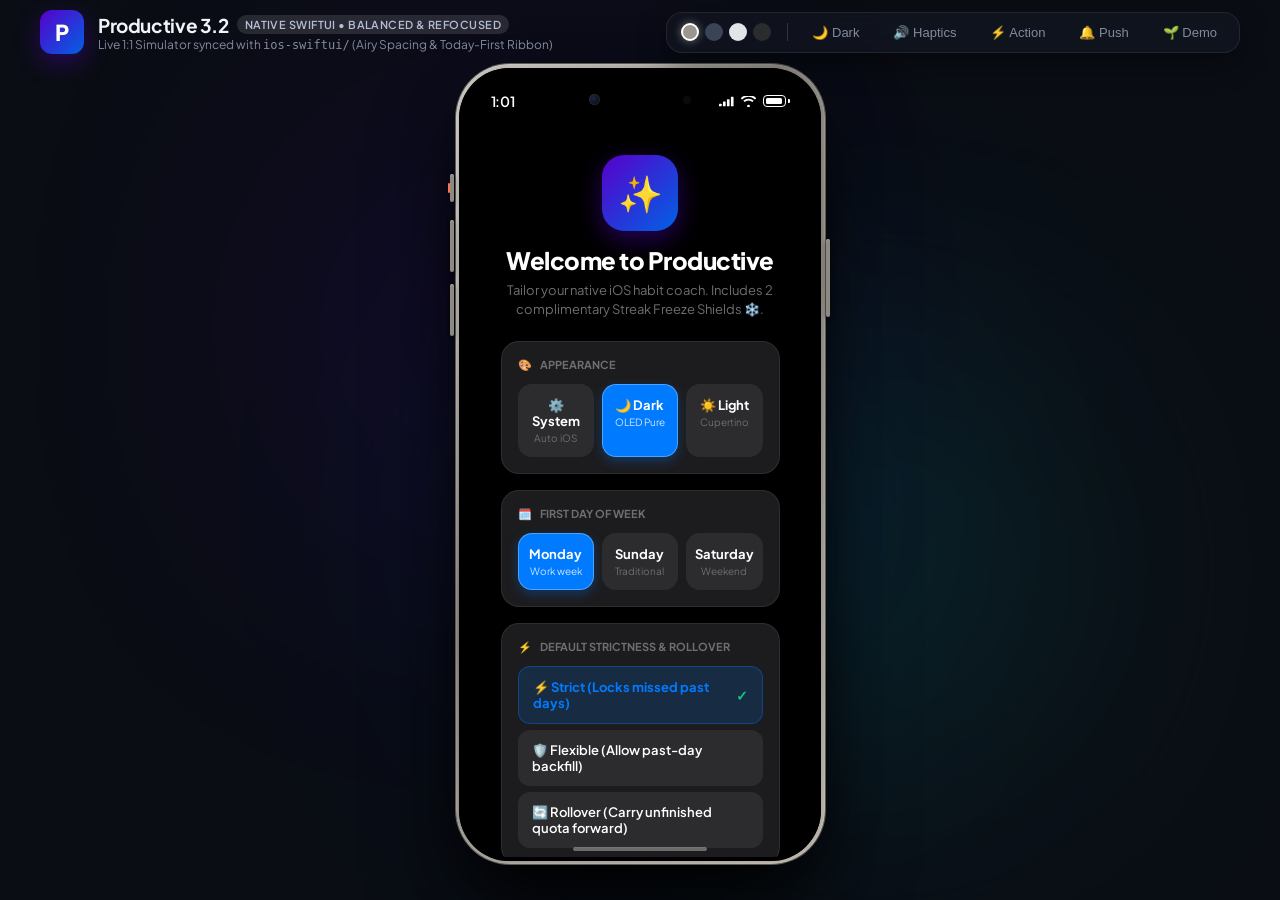
==== index.html @ 8e233068 "fix(activitykit): restrict Dynamic Island Live Activities exclusively to active Focus Timers and ens" ====
<!DOCTYPE html>
<html lang="en" data-app-theme="dark" data-finish="natural">
<head>
  <meta charset="UTF-8">
  <meta name="viewport" content="width=device-width, initial-scale=1.0, maximum-scale=1.0, user-scalable=no, viewport-fit=cover">
  <title>Productive 3.0 — Native SwiftUI Simulator (iPhone 15 Pro)</title>
  <meta name="description" content="Live iOS 17/18 Native SwiftUI Simulator for Productive Habit Tracker: Cupertino InsetGrouped Lists, Swipe & Context Menus, Swift Charts, Focus Timer, Routines, Quit/Limit Modes, Rollover & Challenges.">

  <meta name="apple-mobile-web-app-capable" content="yes">
  <meta name="apple-mobile-web-app-status-bar-style" content="black-translucent">
  <meta name="apple-mobile-web-app-title" content="Productive">
  <link rel="apple-touch-icon" href="apple-touch-icon.png">
  <link rel="icon" type="image/png" href="icon.png">
  <link rel="manifest" href="manifest.json">

  <link rel="preconnect" href="https://fonts.googleapis.com">
  <link rel="preconnect" href="https://fonts.gstatic.com" crossorigin>
  <link rel="stylesheet" href="styles.css?v=3.2.0">
</head>
<body>

  <div class="studio-wrapper">

    <div class="ambient-glow glow-purple"></div>
    <div class="ambient-glow glow-blue"></div>
    <div class="ambient-glow glow-emerald"></div>

    <!-- STUDIO DEV HEADER & SIMULATOR CONTROLS -->
    <header class="studio-header">
      <div class="brand-badge">
        <div class="brand-logo-icon">P</div>
        <div class="brand-info">
          <h1>Productive 3.2 <span class="badge-pill">Native SwiftUI • Balanced & Refocused</span></h1>
          <p>Live 1:1 Simulator synced with <code>ios-swiftui/</code> (Airy Spacing & Today-First Ribbon)</p>
        </div>
      </div>

      <div class="studio-toolbar" role="toolbar" aria-label="SwiftUI Simulator Controls">
        <div class="finish-dots" title="iPhone 15 Pro Titanium Finish">
          <div class="finish-dot dot-natural active" data-finish="natural" onclick="setDeviceFinish('natural')" title="Natural Titanium"></div>
          <div class="finish-dot dot-blue" data-finish="blue" onclick="setDeviceFinish('blue')" title="Blue Titanium"></div>
          <div class="finish-dot dot-white" data-finish="white" onclick="setDeviceFinish('white')" title="White Titanium"></div>
          <div class="finish-dot dot-black" data-finish="black" onclick="setDeviceFinish('black')" title="Black Titanium"></div>
        </div>

        <div style="width: 1px; height: 18px; background: rgba(255,255,255,0.15); margin: 0 2px;"></div>

        <button class="tool-btn" id="tool-theme-btn" onclick="cycleAppTheme()" title="Cycle System / Dark / Light Appearance">
          ⚙️ System
        </button>

        <button class="tool-btn" id="tool-sound-btn" onclick="toggleSound()" title="Toggle Haptic & Audio Synthesizer">
          🔊 Haptics
        </button>

        <button class="tool-btn" onclick="triggerActionButton()" title="Simulate iPhone 15 Pro Action Button AppIntent (Spacebar)">
          ⚡ Action
        </button>

        <button class="tool-btn" onclick="simulatePushNotification()" title="Simulate Interactive iOS Lock Screen Notification Banner">
          🔔 Push
        </button>

        <button class="tool-btn" onclick="seedRichDemoData()" title="Populate Multi-Mode Demo Habits, Streaks, Notes & Challenges">
          🌱 Demo
        </button>
      </div>
    </header>

    <!-- MAIN HARDWARE STAGE -->
    <main class="stage-container">
      <div class="iphone-frame" id="iphone-chassis">

        <div class="hw-button btn-action" id="hw-action-btn" title="Action Button AppIntent: Quick Log Next Habit (Space)"></div>
        <div class="hw-button btn-volume-up" title="Volume Up"></div>
        <div class="hw-button btn-volume-down" title="Volume Down"></div>
        <div class="hw-button btn-power" onclick="toggleDynamicIsland()" title="Side Button"></div>

        <div class="screen-bezel">
          <div class="screen-display" id="screen-display">

            <canvas id="confetti-canvas"></canvas>

            <!-- Toast Pill -->
            <div class="ios-toast" id="ios-toast">
              <span>✨</span>
              <span class="toast-msg">Habit logged!</span>
            </div>

            <!-- Interactive Lock Screen Push Notification Banner -->
            <div class="ios-push-banner" id="ios-push-banner">
              <div style="display:flex; align-items:center; justify-content:space-between; margin-bottom:4px;">
                <span style="font-size:10.5px; font-weight:800; color:#98989F; letter-spacing:0.04em;">PRODUCTIVE • NOW</span>
                <button onclick="dismissPushBanner()" style="border:none; background:transparent; color:#98989F; cursor:pointer; font-size:12px;">✕</button>
              </div>
              <div id="push-banner-title" style="font-size:13.5px; font-weight:800;">Time for your habit!</div>
              <div id="push-banner-body" style="font-size:12px; color:#D1D1D6; margin-top:2px;">Tap below to complete or snooze right from Lock Screen.</div>
              <div class="push-actions-row">
                <button class="push-act-btn done" onclick="handlePushAction('done')">✓ Mark Completed</button>
                <button class="push-act-btn" onclick="handlePushAction('snooze')">⏰ Snooze 15m</button>
              </div>
            </div>

            <!-- DYNAMIC ISLAND (Activates strictly during active Focus Timers & Sessions) -->
            <div class="dynamic-island-container">
              <div class="dynamic-island" id="dynamic-island" title="Dynamic Island: Hardware camera pill (Activates during Focus Timers)">
                <div class="island-compact-view">
                  <div class="island-camera"></div>
                  <div id="island-pulse-title" style="display:none; color: #30D158; font-size: 11px; font-weight: 700; align-items: center; gap: 4px;">
                    <span>⏱️</span>
                    <span id="island-pulse-text">15:00</span>
                  </div>
                  <div class="island-sensor"></div>
                </div>

                <div class="island-expanded-view">
                  <div class="island-header">
                    <div class="island-habit-info">
                      <div class="island-habit-icon" id="island-exp-icon" style="background:#007AFF;">⏱️</div>
                      <div>
                        <div class="island-habit-title" id="island-exp-title">Focus Timer</div>
                        <div class="island-habit-sub" id="island-exp-sub">Active Session</div>
                      </div>
                    </div>
                    <div class="island-timer-badge" id="island-exp-badge">15:00</div>
                  </div>

                  <div class="island-footer">
                    <span style="font-size: 11px; color: #98989F;" id="island-exp-hint">Focusing</span>
                    <button class="island-quick-btn" onclick="toggleTimerRunning()">Pause</button>
                  </div>
                </div>
              </div>
            </div>

            <!-- iOS STATUS BAR -->
            <div class="ios-status-bar">
              <span class="status-time" id="status-time-clock">9:41</span>
              <div class="status-icons">
                <svg width="15" height="11" viewBox="0 0 17 11" fill="currentColor">
                  <rect x="0" y="8" width="3" height="3" rx="0.5"/>
                  <rect x="4.5" y="5.5" width="3" height="5.5" rx="0.5"/>
                  <rect x="9" y="3" width="3" height="8" rx="0.5"/>
                  <rect x="13.5" y="0" width="3" height="11" rx="0.5"/>
                </svg>
                <svg width="15" height="11" viewBox="0 0 16 12" fill="currentColor">
                  <path d="M8 9.5a1.5 1.5 0 100 3 1.5 1.5 0 000-3zm-4.24-2.83a6 6 0 018.48 0l1.42-1.42a8 8 0 00-11.32 0l1.42 1.42zm-2.83-2.83a10 10 0 0114.14 0l1.42-1.42a12 12 0 00-16.98 0l1.42 1.42z"/>
                </svg>
                <div class="battery-icon">
                  <div class="battery-pill"><div class="battery-level"></div></div>
                  <div class="battery-cap"></div>
                </div>
              </div>
            </div>

            <!-- =============================================================
                 MAIN VIEWPORT SCREENS
                 ============================================================= -->
            <div class="app-screen-container" id="app-screen-container">

              <!-- SCREEN 0: NATIVE ONBOARDING SETUP -->
              <div class="screen-view" id="screen-onboarding">
                <div class="onboarding-container">
                  <div class="onboarding-hero">
                    <div class="onboarding-icon-badge" style="border-radius:22px;">✨</div>
                    <h2 class="onboarding-title">Welcome to Productive</h2>
                    <p class="onboarding-subtitle">Tailor your native iOS habit coach. Includes 2 complimentary Streak Freeze Shields ❄️.</p>
                  </div>

                  <div class="onboarding-card">
                    <div class="onboarding-card-header"><span>🎨</span><span>APPEARANCE</span></div>
                    <div class="onboarding-options-grid" id="onboarding-theme-options">
                      <div class="onboarding-option-pill selected" data-value="system" onclick="setOnboardingTheme('system')">
                        <span class="pill-title">⚙️ System</span>
                        <span class="pill-desc">Auto iOS</span>
                      </div>
                      <div class="onboarding-option-pill" data-value="dark" onclick="setOnboardingTheme('dark')">
                        <span class="pill-title">🌙 Dark</span>
                        <span class="pill-desc">OLED Pure</span>
                      </div>
                      <div class="onboarding-option-pill" data-value="light" onclick="setOnboardingTheme('light')">
                        <span class="pill-title">☀️ Light</span>
                        <span class="pill-desc">Cupertino</span>
                      </div>
                    </div>
                  </div>

                  <div class="onboarding-card">
                    <div class="onboarding-card-header"><span>🗓️</span><span>FIRST DAY OF WEEK</span></div>
                    <div class="onboarding-options-grid" id="onboarding-week-start-options">
                      <div class="onboarding-option-pill selected" data-value="monday" onclick="setOnboardingWeekStart('monday')">
                        <span class="pill-title">Monday</span>
                        <span class="pill-desc">Work week</span>
                      </div>
                      <div class="onboarding-option-pill" data-value="sunday" onclick="setOnboardingWeekStart('sunday')">
                        <span class="pill-title">Sunday</span>
                        <span class="pill-desc">Traditional</span>
                      </div>
                      <div class="onboarding-option-pill" data-value="saturday" onclick="setOnboardingWeekStart('saturday')">
                        <span class="pill-title">Saturday</span>
                        <span class="pill-desc">Weekend</span>
                      </div>
                    </div>
                  </div>

                  <div class="onboarding-card">
                    <div class="onboarding-card-header"><span>⚡</span><span>DEFAULT STRICTNESS & ROLLOVER</span></div>
                    <div class="onboarding-list-options" id="onboarding-strictness-options">
                      <div class="onboarding-list-row selected" data-value="strict" onclick="setOnboardingStrictness('strict')">
                        <span>⚡ Strict (Locks missed past days)</span>
                        <span class="check-mark">✓</span>
                      </div>
                      <div class="onboarding-list-row" data-value="flexible" onclick="setOnboardingStrictness('flexible')">
                        <span>🛡️ Flexible (Allow past-day backfill)</span>
                        <span class="check-mark"></span>
                      </div>
                      <div class="onboarding-list-row" data-value="rollover" onclick="setOnboardingStrictness('rollover')">
                        <span>🔄 Rollover (Carry unfinished quota forward)</span>
                        <span class="check-mark"></span>
                      </div>
                    </div>
                  </div>

                  <div class="onboarding-card" style="display:flex; align-items:center; justify-content:space-between;">
                    <div>
                      <div style="font-weight:700; font-size:13.5px; color:var(--app-text-primary);">Tactile Haptics & Sounds</div>
                      <div style="font-size:11px; color:var(--app-text-muted);">SF Symbol bounce & milestone chimes</div>
                    </div>
                    <button type="button" class="theme-chip active" id="onboarding-sound-btn" onclick="toggleOnboardingSound()">🔊 Enabled</button>
                  </div>

                  <button class="onboarding-cta-btn" onclick="finishOnboarding()">
                    <span>Continue to Today</span>
                    <svg width="18" height="18" viewBox="0 0 24 24" fill="none" stroke="currentColor" stroke-width="2.5"><line x1="5" y1="12" x2="19" y2="12"></line><polyline points="12 5 19 12 12 19"></polyline></svg>
                  </button>
                </div>
              </div>

              <!-- SCREEN 1: TODAY SCREEN (PINNED CONTROL DECK + DEDICATED HABITS SCROLL) -->
              <div class="screen-view pinned-screen active" id="screen-today">
                <div class="screen-pinned-deck">
                  <div class="app-nav-header compact-nav">
                    <div class="nav-date-group" onclick="openCalendarJumpModal()" style="cursor:pointer;" title="Tap to jump to any date">
                      <p id="today-day-name">TODAY</p>
                      <div class="nav-title-inline">
                        <h2 id="today-date-title">Today</h2>
                        <button class="return-today-pill" id="return-today-pill" style="display:none;" onclick="event.stopPropagation(); refocusToToday()" title="Refocus & Reorder Today First">↩ Today</button>
                      </div>
                    </div>
                    <div class="header-actions" style="display:flex; align-items:center; gap:6px;">
                      <button class="shield-pill" id="freeze-shield-pill" title="Streak Freeze Shields (Earned every 7-day streak!)">
                        ❄️ <span id="shield-count-text">2</span>
                      </button>
                      <button class="round-action-btn compact-circle-btn" id="today-search-toggle-btn" onclick="toggleTodaySearchBar()" title="Search Habits">
                        🔍
                      </button>
                      <button class="round-action-btn compact-circle-btn" onclick="openCalendarJumpModal()" title="Graphical Calendar DatePicker">
                        🗓️
                      </button>
                      <button class="round-action-btn compact-add-btn" onclick="openAddHabitSheet()" title="Add New Habit" aria-label="Add Habit">
                        <svg width="17" height="17" viewBox="0 0 24 24" fill="none" stroke="currentColor" stroke-width="2.8" stroke-linecap="round">
                          <line x1="12" y1="5" x2="12" y2="19"></line>
                          <line x1="5" y1="12" x2="19" y2="12"></line>
                        </svg>
                      </button>
                    </div>
                  </div>

                  <!-- On-Demand Collapsible Search Bar -->
                  <div class="ios-search-row" id="today-search-row" style="display:none;">
                    <span style="font-size:12px; color:var(--app-text-muted);">🔍</span>
                    <input type="search" id="today-search-input" placeholder="Search habits or reflection notes..." oninput="onTodaySearch(this.value)">
                  </div>

                  <!-- Vacation Mode Banner -->
                  <div class="vacation-banner" id="vacation-banner" style="display:none;">
                    <span>🏖️ Vacation Mode — Streaks Protected</span>
                    <button onclick="toggleVacationMode()">Resume</button>
                  </div>

                  <!-- Past/Future Date Banner -->
                  <div class="date-view-banner" id="date-view-banner" style="display: none;"></div>

                  <!-- Horizontal-Only Scrollable Timeline Ribbon -->
                  <div class="week-ribbon" id="week-ribbon-container"></div>

                  <!-- Compact Jewel-Like Daily Focus Card -->
                  <div class="progress-hero-card compact-focus-card">
                    <div class="hero-content">
                      <div class="hero-text">
                        <h3 id="hero-motivation-title">Daily Focus</h3>
                        <p id="hero-motivation-sub">0 of 0 scheduled habits done</p>
                        <div class="streak-chip" id="hero-streak-chip" style="margin-top:6px; display:inline-flex; width:fit-content;">
                          <span>🔥 0d Top Streak</span>
                        </div>
                      </div>

                      <div class="progress-gauge-box">
                        <svg class="gauge-svg" viewBox="0 0 80 80">
                          <defs>
                            <linearGradient id="gaugeGradient" x1="0%" y1="0%" x2="100%" y2="100%">
                              <stop offset="0%" stop-color="#007AFF"/>
                              <stop offset="100%" stop-color="#5856D6"/>
                            </linearGradient>
                          </defs>
                          <circle class="gauge-bg" cx="40" cy="40" r="35"/>
                          <circle class="gauge-val" id="hero-gauge-val" cx="40" cy="40" r="35"/>
                        </svg>
                        <div class="gauge-center-text" id="hero-gauge-text">0%</div>
                      </div>
                    </div>
                  </div>

                  <!-- Sliding Segmented Filter Control -->
                  <div class="ios-segmented compact-segmented" id="today-filter-bar">
                    <button class="ios-seg-btn active" data-filter="due" onclick="setTodayFilter('due')">Due</button>
                    <button class="ios-seg-btn" data-filter="all" onclick="setTodayFilter('all')">All Active</button>
                    <button class="ios-seg-btn" data-filter="quit_limit" onclick="setTodayFilter('quit_limit')">Quit & Limit</button>
                  </div>
                </div>

                <!-- Dedicated Habits Scroll Region (ONLY this area scrolls up/down!) -->
                <div class="screen-scroll-body" id="today-habits-container"></div>

                <!-- Floating Active Focus Timer Mini-Player -->
                <div class="floating-timer-bar" id="floating-timer-bar" onclick="reopenActiveTimerModal()">
                  <div id="ft-icon" style="width:32px; height:32px; border-radius:50%; background:#007AFF; display:flex; align-items:center; justify-content:center; color:#fff; font-size:14px;">⏱️</div>
                  <div style="flex:1; min-width:0;">
                    <div id="ft-title" style="font-size:12.5px; font-weight:800; color:var(--app-text-primary); white-space:nowrap; overflow:hidden; text-overflow:ellipsis;">Focus Session</div>
                    <div id="ft-sub" style="font-size:11px; font-weight:700; color:var(--app-text-secondary); font-variant-numeric:tabular-nums;">15:00 remaining</div>
                  </div>
                  <button class="mini-pill-btn" id="ft-toggle-btn" onclick="event.stopPropagation(); toggleTimerRunning()">Pause</button>
                  <button class="mini-pill-btn primary" style="background:#30D158; color:#000;" onclick="event.stopPropagation(); completeActiveTimer()">✓</button>
                </div>
              </div>

              <!-- SCREEN 2: HABIT DETAILS, 28D REAL HEATMAP & REFLECTION JOURNAL -->
              <div class="screen-view" id="screen-details">
                <div class="details-nav-bar">
                  <button class="back-btn" onclick="switchScreen('today')">
                    <svg width="20" height="20" viewBox="0 0 24 24" fill="none" stroke="currentColor" stroke-width="2.5">
                      <polyline points="15 18 9 12 15 6"></polyline>
                    </svg>
                    <span>Today</span>
                  </button>
                  <span style="font-size: 15px; font-weight: 700; color: var(--app-text-primary);">Overview</span>
                  <button class="mini-pill-btn" onclick="openEditCurrentHabit()">Edit</button>
                </div>

                <div class="details-hero">
                  <div class="details-hero-icon" id="details-hero-icon"></div>
                  <h3 class="details-title" id="details-title">Habit</h3>
                  <p class="details-subtitle" id="details-subtitle">Every day • MORNING</p>
                  <div style="display:flex; flex-wrap:wrap; gap:8px; justify-content:center; margin-top:10px;">
                    <button class="mini-pill-btn primary" id="details-checkin-btn" onclick="toggleCurrentDetailHabit()">✓ Check In</button>
                    <button class="mini-pill-btn" onclick="openJournalModalForCurrent()">📝 Log Note & Mood</button>
                    <button class="mini-pill-btn" onclick="skipCurrentDetailHabit()">⏭️ Skip</button>
                  </div>
                </div>

                <div class="stats-grid">
                  <div class="stat-box">
                    <span class="stat-label">CURRENT STREAK</span>
                    <span class="stat-value" id="details-cur-streak">0d</span>
                  </div>
                  <div class="stat-box">
                    <span class="stat-label">BEST STREAK</span>
                    <span class="stat-value" id="details-best-streak">0d</span>
                  </div>
                  <div class="stat-box">
                    <span class="stat-label">TOTAL LOGS</span>
                    <span class="stat-value" id="details-total-logs">0</span>
                  </div>
                  <div class="stat-box">
                    <span class="stat-label">28D RATE</span>
                    <span class="stat-value" id="details-rate" style="color: #30D158;">0%</span>
                  </div>
                </div>

                <div class="calendar-card">
                  <div class="calendar-title">Last 28 Days (Tap any date to add/view note)</div>
                  <div class="calendar-grid" id="details-cal-grid"></div>
                </div>

                <!-- Reflection Journal Feed -->
                <div class="swift-chart-card" style="margin-top:12px;">
                  <div class="swift-chart-title">
                    <span>📖 Reflection & Mood Journal</span>
                    <span id="details-journal-count" style="font-size:11px; color:var(--app-text-muted);">0 entries</span>
                  </div>
                  <div id="details-journal-list"></div>
                </div>

                <!-- Management Actions -->
                <div style="display:grid; grid-template-columns:1fr 1fr 1fr; gap:8px; margin: 10px 0 24px;">
                  <button class="mini-pill-btn" onclick="duplicateCurrentDetailHabit()">📋 Duplicate</button>
                  <button class="mini-pill-btn" onclick="archiveCurrentDetailHabit()">📦 Archive</button>
                  <button class="mini-pill-btn danger" onclick="deleteCurrentDetailHabit()">🗑️ Delete</button>
                </div>
              </div>

              <!-- SCREEN 3: INSIGHTS (NATIVE SWIFT CHARTS) -->
              <div class="screen-view pinned-screen" id="screen-insights">
                <div class="screen-pinned-deck">
                  <div class="app-nav-header compact-nav">
                    <div class="nav-date-group">
                      <p>SWIFT CHARTS ANALYTICS</p>
                      <h2>Insights</h2>
                    </div>
                  </div>
                </div>
                <div class="screen-scroll-body" id="insights-content-container"></div>
              </div>

              <!-- SCREEN 4: CHALLENGES & MILESTONE BADGES -->
              <div class="screen-view pinned-screen" id="screen-challenges">
                <div class="screen-pinned-deck">
                  <div class="app-nav-header compact-nav">
                    <div class="nav-date-group">
                      <p>PROGRAMS & TROPHIES</p>
                      <h2>Challenges</h2>
                    </div>
                  </div>
                </div>
                <div class="screen-scroll-body" id="challenges-content-container"></div>
              </div>

              <!-- SCREEN 5: SETTINGS SCREEN -->
              <div class="screen-view pinned-screen" id="screen-settings">
                <div class="screen-pinned-deck">
                  <div class="app-nav-header compact-nav">
                    <div class="nav-date-group">
                      <p>CUPERTINO PREFERENCES</p>
                      <h2>Settings</h2>
                    </div>
                  </div>
                </div>
                <div class="screen-scroll-body">

                <div class="settings-section-title">APPEARANCE & HAPTICS</div>
                <div class="settings-group">
                  <div class="settings-row">
                    <div class="settings-row-left">
                      <div class="settings-row-icon" style="background: #FF9500;">🌓</div>
                      <div>
                        <div class="settings-label">Appearance</div>
                        <div class="settings-sublabel">System, Dark or Light</div>
                      </div>
                    </div>
                    <div class="theme-picker-row">
                      <button class="theme-chip" id="theme-btn-system" onclick="setAppTheme('system')">Auto</button>
                      <button class="theme-chip" id="theme-btn-dark" onclick="setAppTheme('dark')">Dark</button>
                      <button class="theme-chip" id="theme-btn-light" onclick="setAppTheme('light')">Light</button>
                    </div>
                  </div>

                  <div class="settings-row">
                    <div class="settings-row-left">
                      <div class="settings-row-icon" style="background: #30D158;">🔊</div>
                      <div>
                        <div class="settings-label">Sounds & Tactile Haptics</div>
                        <div class="settings-sublabel">Check-in chimes & feedback</div>
                      </div>
                    </div>
                    <button class="theme-chip" id="settings-sound-toggle-btn" onclick="toggleSound()">🔊 Enabled</button>
                  </div>
                </div>

                <div class="settings-section-title">CALENDAR & STREAK PROTECTION</div>
                <div class="settings-group">
                  <div class="settings-row">
                    <div class="settings-row-left">
                      <div class="settings-row-icon" style="background: #007AFF;">🗓️</div>
                      <div>
                        <div class="settings-label">First Day of Week</div>
                        <div class="settings-sublabel">Calendar alignment</div>
                      </div>
                    </div>
                    <select class="settings-select" id="settings-week-start-select" onchange="onWeekStartChange(this.value)">
                      <option value="monday" selected>Monday</option>
                      <option value="sunday">Sunday</option>
                      <option value="saturday">Saturday</option>
                    </select>
                  </div>

                  <div class="settings-row">
                    <div class="settings-row-left">
                      <div class="settings-row-icon" style="background: #BF5AF2;">⚡</div>
                      <div>
                        <div class="settings-label">Default Strictness</div>
                        <div class="settings-sublabel">Strict, Flexible or Rollover</div>
                      </div>
                    </div>
                    <select class="settings-select" id="settings-default-strictness" onchange="onDefaultStrictnessChange(this.value)">
                      <option value="strict" selected>⚡ Strict</option>
                      <option value="flexible">🛡️ Flexible</option>
                      <option value="rollover">🔄 Rollover</option>
                    </select>
                  </div>

                  <div class="settings-row">
                    <div class="settings-row-left">
                      <div class="settings-row-icon" style="background: #FF9F0A;">🏖️</div>
                      <div>
                        <div class="settings-label">Vacation / Pause Mode</div>
                        <div class="settings-sublabel">Protects all streaks while away</div>
                      </div>
                    </div>
                    <button class="theme-chip" id="settings-vacation-btn" onclick="toggleVacationMode()">Off</button>
                  </div>

                  <div class="settings-row">
                    <div class="settings-row-left">
                      <div class="settings-row-icon" style="background: #32ADE6;">❄️</div>
                      <div>
                        <div class="settings-label">Streak Freeze Shields</div>
                        <div class="settings-sublabel">+1 earned every 7d streak</div>
                      </div>
                    </div>
                    <span id="settings-shields-count" style="font-size:12px; font-weight:800; color:#32ADE6; white-space:nowrap; flex-shrink:0;">2 available</span>
                  </div>
                </div>

                <div class="settings-section-title">NOTIFICATIONS & APPLE ECOSYSTEM</div>
                <div class="settings-group">
                  <div class="settings-row">
                    <div class="settings-row-left">
                      <div class="settings-row-icon" style="background: #FF3B30;">🔔</div>
                      <div>
                        <div class="settings-label">Lock Screen Push</div>
                        <div class="settings-sublabel">Test Mark Done & Snooze 15m</div>
                      </div>
                    </div>
                    <button class="settings-btn-primary" onclick="simulatePushNotification()">Test Banner</button>
                  </div>

                  <div class="settings-row">
                    <div class="settings-row-left">
                      <div class="settings-row-icon" style="background: #FF2D55;">❤️</div>
                      <div>
                        <div class="settings-label">Apple HealthKit Bridge</div>
                        <div class="settings-sublabel" id="settings-health-sub">Water, Steps & Mindful Mins</div>
                      </div>
                    </div>
                    <button class="theme-chip" id="settings-health-btn" onclick="toggleHealthSync()">Connect</button>
                  </div>
                </div>

                <!-- Archived Habits Section -->
                <div id="settings-archived-wrapper" style="display:none;">
                  <div class="settings-section-title">ARCHIVED HABITS</div>
                  <div class="settings-group" id="settings-archived-list"></div>
                </div>

                <div class="settings-section-title">SHARELINK BACKUP & PORTABILITY</div>
                <div class="settings-group">
                  <div class="settings-row">
                    <div class="settings-row-left">
                      <div class="settings-row-icon" style="background: #007AFF;">📤</div>
                      <div>
                        <div class="settings-label">Share JSON Backup</div>
                        <div class="settings-sublabel">Full habits, notes & challenges</div>
                      </div>
                    </div>
                    <button class="settings-btn-primary" onclick="exportUserData()">JSON</button>
                  </div>

                  <div class="settings-row">
                    <div class="settings-row-left">
                      <div class="settings-row-icon" style="background: #30D158;">📊</div>
                      <div>
                        <div class="settings-label">Export Spreadsheet</div>
                        <div class="settings-sublabel">Logs & mood history (.CSV)</div>
                      </div>
                    </div>
                    <button class="settings-btn-primary" style="background:#30D158; color:#000;" onclick="exportCSVData()">CSV</button>
                  </div>

                  <div class="settings-row">
                    <div class="settings-row-left">
                      <div class="settings-row-icon" style="background: #5856D6;">📥</div>
                      <div>
                        <div class="settings-label">Import from Files</div>
                        <div class="settings-sublabel">Restore JSON backup</div>
                      </div>
                    </div>
                    <div>
                      <input type="file" id="import-json-input" accept=".json" style="display: none;" onchange="importUserData(event)">
                      <button class="settings-btn-primary" onclick="document.getElementById('import-json-input').click()">Import</button>
                    </div>
                  </div>

                  <div class="settings-row">
                    <div class="settings-row-left">
                      <div class="settings-row-icon" style="background: #FF3B30;">🗑️</div>
                      <div>
                        <div class="settings-label">Reset All Data</div>
                        <div class="settings-sublabel">Clear all habits & restart wizard</div>
                      </div>
                    </div>
                    <button class="settings-btn-danger" onclick="resetToDefaults()">Reset</button>
                  </div>
                </div>

                <div class="settings-section-title">SETUP & ABOUT</div>
                <div class="settings-group">
                  <div class="settings-row">
                    <div class="settings-row-left">
                      <div class="settings-row-icon" style="background: linear-gradient(135deg, #5700CB, #007AFF);">✨</div>
                      <div>
                        <div class="settings-label">Re-run Setup Wizard</div>
                        <div class="settings-sublabel" id="settings-storage-stats">Productive 3.0 Native SwiftUI</div>
                      </div>
                    </div>
                    <button class="settings-btn-primary" onclick="relaunchOnboarding()">Open</button>
                  </div>
                </div>

                <div style="height: 30px;"></div>
                </div>
              </div>

            </div>

            <!-- =============================================================
                 CUPERTINO ADD / EDIT HABIT SHEET (PRESETS + FULL BUILDER)
                 ============================================================= -->
            <div class="sheet-backdrop" id="sheet-backdrop" onclick="closeAddHabitSheet()">
              <div class="cupertino-sheet" onclick="event.stopPropagation()">
                <div class="sheet-handle"></div>

                <div class="sheet-header">
                  <h3 id="sheet-main-title">New Habit</h3>
                  <button class="sheet-close-btn" onclick="closeAddHabitSheet()">✕</button>
                </div>

                <div class="sheet-segmented-nav" id="sheet-segmented-nav">
                  <button class="sheet-nav-tab active" id="sheet-tab-presets" onclick="setSheetTab('presets')">
                    ✨ Presets (83)
                  </button>
                  <button class="sheet-nav-tab" id="sheet-tab-custom" onclick="setSheetTab('custom')">
                    🛠️ Custom Builder
                  </button>
                </div>

                <!-- TAB 1: SEARCHABLE PRESETS -->
                <div id="sheet-presets-view">
                  <div class="ios-search-row" style="margin-bottom:8px;">
                    <span>🔍</span>
                    <input type="search" id="preset-search-input" placeholder="Search 83 curated presets..." oninput="renderSheetPresets()">
                  </div>
                  <div class="categories-tabs" id="sheet-cat-tabs"></div>
                  <div class="presets-list" id="sheet-presets-list"></div>
                </div>

                <!-- TAB 2: CUSTOM / EDIT HABIT BUILDER -->
                <div id="sheet-custom-view" style="display: none;">
                  <form id="custom-habit-form">
                    <div class="form-group">
                      <label class="form-label">HABIT NAME</label>
                      <input type="text" class="form-input" id="custom-name-input" placeholder="e.g. Drink 2L Water, Zero Sugar, Morning Skincare" required>
                    </div>

                    <!-- Polarity: Build vs Quit vs Limit -->
                    <div class="form-group">
                      <label class="form-label">GOAL POLARITY</label>
                      <div class="ios-segmented" style="margin-bottom:4px;">
                        <button type="button" class="ios-seg-btn polarity-btn active" data-polarity="build" onclick="onPolarityChange('build')">➕ Build</button>
                        <button type="button" class="ios-seg-btn polarity-btn" data-polarity="quit" onclick="onPolarityChange('quit')">✋ Quit</button>
                        <button type="button" class="ios-seg-btn polarity-btn" data-polarity="limit" onclick="onPolarityChange('limit')">📉 Limit</button>
                      </div>
                    </div>

                    <!-- Tracking Mode Chips (shown for Build) -->
                    <div class="form-group" id="form-tracking-type-wrap">
                      <label class="form-label">TRACKING MODE</label>
                      <div class="chips-selector" style="display: grid; grid-template-columns: 1fr 1fr; gap: 8px;">
                        <div class="chip-option mode-chip selected" data-mode="binary" onclick="onTrackingModeChange('binary')">☑️ Simple Check</div>
                        <div class="chip-option mode-chip" data-mode="amount" onclick="onTrackingModeChange('amount')">💧 Amount & Unit</div>
                        <div class="chip-option mode-chip" data-mode="reps" onclick="onTrackingModeChange('reps')">🔢 Multi-Reps</div>
                        <div class="chip-option mode-chip" data-mode="timer" onclick="onTrackingModeChange('timer')">⏱️ Focus Timer</div>
                      </div>
                    </div>

                    <!-- Amount / Limit Target Inputs -->
                    <div id="form-amount-group" style="display: none; background: var(--app-input-bg); padding: 12px; border-radius: 14px; margin-bottom: 14px;">
                      <div style="display: grid; grid-template-columns: 1fr 1fr; gap: 10px; margin-bottom: 10px;">
                        <div>
                          <label class="form-label" id="amount-target-label">DAILY TARGET</label>
                          <input type="number" class="form-input" id="custom-target-amount" value="2000" min="1">
                        </div>
                        <div>
                          <label class="form-label">UNIT</label>
                          <select class="form-input" id="custom-unit-select">
                            <option value="ml">ml</option>
                            <option value="L">L</option>
                            <option value="glasses">glasses</option>
                            <option value="cups">cups</option>
                            <option value="pages">pages</option>
                            <option value="km">km</option>
                            <option value="mins">mins</option>
                            <option value="times">times</option>
                          </select>
                        </div>
                      </div>
                      <div>
                        <label class="form-label">QUICK INCREMENT STEP</label>
                        <input type="number" class="form-input" id="custom-step-amount" value="250" min="1">
                      </div>
                    </div>

                    <!-- Multi-Reps Stepper -->
                    <div id="form-reps-group" style="display: none; background: var(--app-input-bg); padding: 14px; border-radius: 16px; margin-bottom: 14px;">
                      <label class="form-label">REPETITIONS PER DAY</label>
                      <div class="stepper-input-container">
                        <button type="button" class="stepper-ctrl-btn" onclick="stepCustomRepsInput(-1)">−</button>
                        <input type="number" class="form-input stepper-number-input" id="custom-reps-count" value="3" min="1" max="99">
                        <button type="button" class="stepper-ctrl-btn" onclick="stepCustomRepsInput(1)">+</button>
                      </div>
                    </div>

                    <!-- Timer Duration -->
                    <div id="form-timer-group" style="display: none; background: var(--app-input-bg); padding: 12px; border-radius: 14px; margin-bottom: 14px;">
                      <label class="form-label">FOCUS DURATION (MINUTES)</label>
                      <select class="form-input" id="custom-duration-minutes">
                        <option value="5">5 Minutes</option>
                        <option value="10">10 Minutes</option>
                        <option value="15" selected>15 Minutes</option>
                        <option value="25">25 Minutes (Pomodoro)</option>
                        <option value="30">30 Minutes</option>
                        <option value="45">45 Minutes</option>
                        <option value="60">60 Minutes</option>
                      </select>
                    </div>

                    <!-- Schedule & Custom Weekdays -->
                    <div class="form-group">
                      <label class="form-label">SCHEDULE / FREQUENCY</label>
                      <select class="form-input" id="custom-frequency-select" onchange="onFrequencySelectChange(this.value)">
                        <option value="daily" selected>Every day</option>
                        <option value="weekdays">Weekdays only (Mon-Fri)</option>
                        <option value="weekends">Weekends only (Sat-Sun)</option>
                        <option value="every_2_days">Every 2 days</option>
                        <option value="every_3_days">Every 3 days</option>
                        <option value="3_per_week">3 days / week</option>
                        <option value="custom_days">Specific weekdays...</option>
                      </select>
                      <div class="weekday-circles" id="custom-weekdays-picker" style="display:none;">
                        <button type="button" class="wd-circle active" data-day="1" onclick="toggleCustomWeekday(1)">M</button>
                        <button type="button" class="wd-circle active" data-day="2" onclick="toggleCustomWeekday(2)">T</button>
                        <button type="button" class="wd-circle active" data-day="3" onclick="toggleCustomWeekday(3)">W</button>
                        <button type="button" class="wd-circle active" data-day="4" onclick="toggleCustomWeekday(4)">T</button>
                        <button type="button" class="wd-circle active" data-day="5" onclick="toggleCustomWeekday(5)">F</button>
                        <button type="button" class="wd-circle" data-day="6" onclick="toggleCustomWeekday(6)">S</button>
                        <button type="button" class="wd-circle" data-day="0" onclick="toggleCustomWeekday(0)">S</button>
                      </div>
                    </div>

                    <!-- Strictness / Rollover -->
                    <div class="form-group">
                      <label class="form-label">STRICTNESS & QUOTA ROLLOVER</label>
                      <select class="form-input" id="custom-strictness-select">
                        <option value="strict" selected>⚡ Strict (Locks missed past days)</option>
                        <option value="flexible">🛡️ Flexible (Allow past-day backfill)</option>
                        <option value="rollover">🔄 Rollover (Unfinished quota carries to tomorrow)</option>
                      </select>
                    </div>

                    <!-- Sub-Checklist Steps Builder -->
                    <div class="form-group">
                      <label class="form-label">SUB-CHECKLIST STEPS (OPTIONAL)</label>
                      <div id="builder-subtasks-list" style="display:flex; flex-direction:column; gap:5px; margin-bottom:6px;"></div>
                      <div style="display:flex; gap:6px;">
                        <input type="text" class="form-input" id="builder-subtask-input" placeholder="Add step (e.g. Cleanser, Floss...)">
                        <button type="button" class="mini-pill-btn primary" onclick="addBuilderSubtask()">+ Step</button>
                      </div>
                    </div>

                    <!-- Reminder Time -->
                    <div style="display: grid; grid-template-columns: 1fr 1fr; gap: 10px; margin-bottom: 14px;">
                      <div>
                        <label class="form-label">TIME OF DAY</label>
                        <select class="form-input" id="custom-time-select">
                          <option value="morning">🌅 Morning</option>
                          <option value="afternoon">☀️ Afternoon</option>
                          <option value="evening">🌙 Evening</option>
                          <option value="anytime">⏰ Anytime</option>
                        </select>
                      </div>
                      <div>
                        <label class="form-label">REMINDER TIME</label>
                        <input type="time" class="form-input" id="custom-reminder-time" value="09:00">
                      </div>
                    </div>

                    <div style="display: grid; grid-template-columns: 1fr 1fr; gap: 10px; margin-bottom: 14px;">
                      <div>
                        <label class="form-label">ACCENT COLOR</label>
                        <select class="form-input" id="custom-color-select">
                          <option value="#007AFF">🔵 Cupertino Blue</option>
                          <option value="#5700CB">🟣 Royal Indigo</option>
                          <option value="#0FC580">🟢 Fitness Green</option>
                          <option value="#FF7450">🟠 Sunset Coral</option>
                          <option value="#F8BD32">🟡 Amber Gold</option>
                          <option value="#F63566">🔴 Rose Pink</option>
                        </select>
                      </div>
                      <div>
                        <label class="form-label">ICON</label>
                        <select class="form-input" id="custom-icon-select">
                          <option value="ic_drink">💧 Hydration</option>
                          <option value="ic_yoga">🧘 Mindfulness</option>
                          <option value="ic_walking">🚶 Walking</option>
                          <option value="ic_run">🏃 Running</option>
                          <option value="ic_gym">🏋️ Workout</option>
                          <option value="ic_fruit">🍎 Nutrition</option>
                          <option value="ic_read">📖 Reading</option>
                          <option value="ic_sleep">🌙 Sleep</option>
                          <option value="ic_money">💰 Finance</option>
                          <option value="ic_pills">💊 Vitamins</option>
                          <option value="ic_home">🏠 Home</option>
                        </select>
                      </div>
                    </div>

                    <button type="submit" class="submit-habit-btn" id="custom-submit-btn" style="width: 100%;">
                      Create Habit
                    </button>
                  </form>
                </div>
              </div>
            </div>

            <!-- NATIVE FROSTED CONTEXT MENU OVERLAY -->
            <div class="context-menu-backdrop" id="context-menu-backdrop" onclick="closeContextMenu()">
              <div class="ios-context-menu" id="ios-context-menu" onclick="event.stopPropagation()"></div>
            </div>

            <!-- GENERIC NATIVE MODAL SHEET (FOCUS TIMER / ROUTINE PLAYER / JOURNAL / CALENDAR JUMP) -->
            <div class="native-modal-backdrop" id="native-modal-backdrop" onclick="closeNativeModal()">
              <div class="native-modal-sheet" id="native-modal-sheet" onclick="event.stopPropagation()"></div>
            </div>

            <!-- =============================================================
                 4-TAB NATIVE iOS TAB BAR
                 ============================================================= -->
            <nav class="ios-tab-bar" aria-label="Main Navigation">
              <div class="tab-item active" data-screen="today" title="Today">
                <span class="tab-badge" id="today-tab-badge">0</span>
                <svg width="21" height="21" viewBox="0 0 24 24" fill="none" stroke="currentColor" stroke-width="2.1" stroke-linecap="round">
                  <path d="M9 11l3 3L22 4"></path>
                  <path d="M21 12v7a2 2 0 0 1-2 2H5a2 2 0 0 1-2-2V5a2 2 0 0 1 2-2h11"></path>
                </svg>
                <span>Today</span>
              </div>

              <div class="tab-item" data-screen="insights" title="Insights & Swift Charts">
                <svg width="21" height="21" viewBox="0 0 24 24" fill="none" stroke="currentColor" stroke-width="2.1" stroke-linecap="round">
                  <line x1="18" y1="20" x2="18" y2="10"></line>
                  <line x1="12" y1="20" x2="12" y2="4"></line>
                  <line x1="6" y1="20" x2="6" y2="14"></line>
                </svg>
                <span>Insights</span>
              </div>

              <div class="tab-item" data-screen="challenges" title="Challenges & Badges">
                <svg width="21" height="21" viewBox="0 0 24 24" fill="none" stroke="currentColor" stroke-width="2.1" stroke-linecap="round">
                  <path d="M6 9H4.5a2.5 2.5 0 0 1 0-5H6"></path>
                  <path d="M18 9h1.5a2.5 2.5 0 0 0 0-5H18"></path>
                  <path d="M4 22h16"></path>
                  <path d="M10 14.66V17c0 .55-.47.98-.97 1.21C7.85 18.75 7 20.24 7 22"></path>
                  <path d="M14 14.66V17c0 .55.47.98.97 1.21C16.15 18.75 17 20.24 17 22"></path>
                  <path d="M18 2H6v7a6 6 0 0 0 12 0V2Z"></path>
                </svg>
                <span>Challenges</span>
              </div>

              <div class="tab-item" data-screen="settings" title="Settings">
                <svg width="21" height="21" viewBox="0 0 24 24" fill="none" stroke="currentColor" stroke-width="2.1" stroke-linecap="round" stroke-linejoin="round">
                  <circle cx="12" cy="12" r="3"></circle>
                  <path d="M19.4 15a1.65 1.65 0 0 0 .33 1.82l.06.06a2 2 0 0 1 0 2.83 2 2 0 0 1-2.83 0l-.06-.06a1.65 1.65 0 0 0-1.82-.33 1.65 1.65 0 0 0-1 1.51V21a2 2 0 0 1-2 2 2 2 0 0 1-2-2v-.09A1.65 1.65 0 0 0 9 19.4a1.65 1.65 0 0 0-1.82.33l-.06.06a2 2 0 0 1-2.83 0 2 2 0 0 1 0-2.83l.06-.06a1.65 1.65 0 0 0 .33-1.82 1.65 1.65 0 0 0-1.51-1H3a2 2 0 0 1-2-2 2 2 0 0 1 2-2h.09A1.65 1.65 0 0 0 4.6 9a1.65 1.65 0 0 0-.33-1.82l-.06-.06a2 2 0 0 1 0-2.83 2 2 0 0 1 2.83 0l.06.06a1.65 1.65 0 0 0 1.82.33H9a1.65 1.65 0 0 0 1-1.51V3a2 2 0 0 1 2-2 2 2 0 0 1 2 2v.09a1.65 1.65 0 0 0 1 1.51 1.65 1.65 0 0 0 1.82-.33l.06-.06a2 2 0 0 1 2.83 0 2 2 0 0 1 0 2.83l-.06.06a1.65 1.65 0 0 0-.33 1.82V9a1.65 1.65 0 0 0 1.51 1H21a2 2 0 0 1 2 2 2 2 0 0 1-2 2h-.09a1.65 1.65 0 0 0-1.51 1z"></path>
                </svg>
                <span>Settings</span>
              </div>
            </nav>

            <div class="home-indicator-bar" onclick="switchScreen('today')" title="Home Indicator"></div>

          </div>
        </div>
      </div>
    </main>

  </div>

  <script src="app.js?v=3.2.0"></script>
</body>
</html>
---- styles.css ----
/* ==========================================================================
   PRODUCTIVE iOS 17 / 18 EXPERIENCE - IPHONE 15 PRO SIMULATOR
   Zero-Overlap Layout Architecture & Multi-Mode Habit Tracking
   ========================================================================== */

@import url('https://fonts.googleapis.com/css2?family=Plus+Jakarta+Sans:wght@400;500;600;700;800&family=SF+Pro+Display:wght@400;500;600;700&display=swap');

:root {
  /* Studio Environment */
  --studio-bg: #0A0D14;
  --studio-surface: rgba(18, 22, 33, 0.75);
  --studio-border: rgba(255, 255, 255, 0.08);
  --studio-text: #F0F4F8;
  --studio-muted: #828B9E;

  /* iPhone 15 Pro Dimensions */
  --device-width: 402px;
  --device-height: 852px;
  --device-radius: 54px;
  --screen-radius: 46px;

  /* Natural Titanium Default Finish */
  --frame-base: #9A958D;
  --frame-highlight: #C2BCB4;
  --frame-shadow: #5C5852;
  --frame-sheen: linear-gradient(135deg, #A8A39B 0%, #7A766F 50%, #B8B2A9 100%);
  --button-color: #8C877F;

  /* Productive Native Cupertino Dark Palette */
  --app-bg: #000000;
  --app-bg-secondary: #1C1C1E;
  --app-bg-tertiary: #2C2C2E;
  --app-bg-card: #1C1C1E;
  --app-card-bg: #1C1C1E;
  --app-card-border: rgba(255, 255, 255, 0.08);
  --app-card-hover: #262629;
  --app-text-primary: #FFFFFF;
  --app-text-secondary: #98989F;
  --app-text-muted: #6E6E73;
  --app-divider: rgba(255, 255, 255, 0.1);
  --app-tab-bg: rgba(22, 22, 24, 0.86);
  --app-sheet-bg: #1C1C1E;
  --app-input-bg: #2C2C2E;
  --app-accent-blue: #007AFF;
  --app-accent-green: #30D158;
  --app-accent-coral: #FF453A;
  --app-accent-purple: #BF5AF2;
  --app-accent-amber: #FF9F0A;

  /* Dynamic Island Constants */
  --island-bg: #000000;
  --island-width: 124px;
  --island-height: 35px;
  --island-radius: 18px;
}

[data-app-theme="light"] {
  --app-bg: #F2F2F7;
  --app-bg-secondary: #FFFFFF;
  --app-bg-tertiary: #E5E5EA;
  --app-bg-card: #FFFFFF;
  --app-card-bg: #FFFFFF;
  --app-card-border: rgba(0, 0, 0, 0.06);
  --app-card-hover: #F5F5FA;
  --app-text-primary: #1C1C1E;
  --app-text-secondary: #636366;
  --app-text-muted: #8E8E93;
  --app-divider: rgba(60, 60, 67, 0.14);
  --app-tab-bg: rgba(249, 249, 251, 0.88);
  --app-sheet-bg: #F2F2F7;
  --app-input-bg: #E5E5EA;
}

[data-finish="blue"] {
  --frame-base: #3B4454;
  --frame-highlight: #5B667C;
  --frame-shadow: #212836;
  --frame-sheen: linear-gradient(135deg, #4A5468 0%, #262E3D 50%, #5E6980 100%);
  --button-color: #384152;
}
[data-finish="white"] {
  --frame-base: #E2E4E8;
  --frame-highlight: #FFFFFF;
  --frame-shadow: #AEB2B9;
  --frame-sheen: linear-gradient(135deg, #F0F2F5 0%, #CACDD3 50%, #FFFFFF 100%);
  --button-color: #D2D5DA;
}
[data-finish="black"] {
  --frame-base: #2B2C2E;
  --frame-highlight: #444649;
  --frame-shadow: #141517;
  --frame-sheen: linear-gradient(135deg, #37383B 0%, #1A1B1C 50%, #46484C 100%);
  --button-color: #27282A;
}

* {
  box-sizing: border-box;
  margin: 0;
  padding: 0;
  -webkit-tap-highlight-color: transparent;
}

body {
  font-family: -apple-system, BlinkMacSystemFont, 'SF Pro Display', 'Plus Jakarta Sans', sans-serif;
  background-color: var(--studio-bg);
  color: var(--studio-text);
  min-height: 100vh;
  overflow-x: hidden;
  user-select: none;
  display: flex;
  flex-direction: column;
}

.studio-wrapper {
  flex: 1;
  display: flex;
  flex-direction: column;
  position: relative;
  align-items: center;
  justify-content: flex-start;
  min-height: 100vh;
  padding: 18px 24px 36px 24px;
}

.ambient-glow {
  position: absolute;
  border-radius: 50%;
  filter: blur(140px);
  pointer-events: none;
  z-index: 0;
  opacity: 0.35;
  transition: all 0.8s ease;
}
.glow-purple {
  top: 10%;
  left: 20%;
  width: 480px;
  height: 480px;
  background: radial-gradient(circle, #5700CB 0%, transparent 70%);
}
.glow-blue {
  bottom: 15%;
  right: 25%;
  width: 500px;
  height: 500px;
  background: radial-gradient(circle, #0062E4 0%, transparent 70%);
}
.glow-emerald {
  top: 40%;
  right: 15%;
  width: 420px;
  height: 420px;
  background: radial-gradient(circle, #0FC580 0%, transparent 70%);
}

.studio-header {
  width: 100%;
  max-width: 1200px;
  display: flex;
  align-items: center;
  justify-content: space-between;
  margin-bottom: 20px;
  z-index: 10;
  gap: 16px;
  flex-wrap: wrap;
}

.brand-badge {
  display: flex;
  align-items: center;
  gap: 14px;
  text-decoration: none;
  color: inherit;
}
.brand-logo-icon {
  width: 44px;
  height: 44px;
  border-radius: 12px;
  background: linear-gradient(135deg, #5700CB, #0062E4);
  display: flex;
  align-items: center;
  justify-content: center;
  box-shadow: 0 8px 24px rgba(87, 0, 203, 0.4);
  color: white;
  font-weight: 800;
  font-size: 22px;
}
.brand-info h1 {
  font-size: 19px;
  font-weight: 700;
  letter-spacing: -0.02em;
  display: flex;
  align-items: center;
  gap: 8px;
}
.badge-pill {
  font-size: 11px;
  font-weight: 600;
  padding: 3px 8px;
  border-radius: 20px;
  background: rgba(255, 255, 255, 0.12);
  color: #B5BED4;
  letter-spacing: 0.04em;
  text-transform: uppercase;
}
.brand-info p {
  font-size: 12px;
  color: var(--studio-muted);
}

.studio-toolbar {
  display: flex;
  align-items: center;
  gap: 10px;
  background: var(--studio-surface);
  backdrop-filter: blur(20px);
  border: 1px solid var(--studio-border);
  padding: 6px 10px;
  border-radius: 16px;
  box-shadow: 0 10px 30px rgba(0, 0, 0, 0.4);
}

.tool-btn {
  display: flex;
  align-items: center;
  gap: 6px;
  background: transparent;
  border: none;
  color: var(--studio-muted);
  font-size: 13px;
  font-weight: 500;
  padding: 6px 12px;
  border-radius: 10px;
  cursor: pointer;
  transition: all 0.2s;
}
.tool-btn:hover {
  background: rgba(255, 255, 255, 0.08);
  color: var(--studio-text);
}
.finish-dots {
  display: flex;
  gap: 6px;
  align-items: center;
  padding: 0 4px;
}
.finish-dot {
  width: 18px;
  height: 18px;
  border-radius: 50%;
  cursor: pointer;
  border: 2px solid transparent;
  transition: transform 0.2s, border-color 0.2s;
}
.finish-dot:hover {
  transform: scale(1.15);
}
.finish-dot.active {
  border-color: #FFFFFF;
  box-shadow: 0 0 10px rgba(255, 255, 255, 0.4);
}
.dot-natural { background: #9A958D; }
.dot-blue { background: #3B4454; }
.dot-white { background: #E2E4E8; }
.dot-black { background: #2B2C2E; }

.stage-container {
  position: relative;
  display: flex;
  align-items: center;
  justify-content: center;
  z-index: 5;
}

/* ==========================================================================
   IPHONE 15 PRO HARDWARE FRAME
   ========================================================================== */
.iphone-frame {
  width: var(--device-width);
  height: var(--device-height);
  border-radius: var(--device-radius);
  position: relative;
  background: var(--frame-sheen);
  padding: 3.5px;
  box-shadow:
    0 0 0 1px var(--frame-shadow),
    0 25px 60px -15px rgba(0, 0, 0, 0.8),
    0 50px 100px -20px rgba(0, 0, 0, 0.9),
    inset 0 0 3px rgba(255, 255, 255, 0.4);
  transition: all 0.4s ease;
}

.iphone-frame::before {
  content: '';
  position: absolute;
  inset: 0;
  border-radius: var(--device-radius);
  background: linear-gradient(125deg, rgba(255, 255, 255, 0.35) 0%, transparent 40%, rgba(255, 255, 255, 0.1) 60%, transparent 100%);
  pointer-events: none;
}

.hw-button {
  position: absolute;
  background: var(--button-color);
  border-radius: 3px;
  box-shadow: inset 0 1px 1px rgba(255, 255, 255, 0.3), 0 2px 4px rgba(0, 0, 0, 0.5);
  cursor: pointer;
  transition: transform 0.1s;
}
.hw-button:active {
  transform: scale(0.96);
}
.btn-action {
  left: -5.5px;
  top: 110px;
  width: 4px;
  height: 28px;
}
.btn-action::after {
  content: '';
  position: absolute;
  top: 50%;
  left: -2px;
  transform: translateY(-50%);
  width: 2px;
  height: 10px;
  background: #FF7450;
  border-radius: 1px;
}
.btn-volume-up {
  left: -5.5px;
  top: 156px;
  width: 4px;
  height: 52px;
}
.btn-volume-down {
  left: -5.5px;
  top: 220px;
  width: 4px;
  height: 52px;
}
.btn-power {
  right: -5.5px;
  top: 175px;
  width: 4px;
  height: 78px;
}

.screen-bezel {
  width: 100%;
  height: 100%;
  background: #000000;
  border-radius: calc(var(--device-radius) - 3.5px);
  padding: 3.5px;
  position: relative;
  overflow: hidden;
  box-shadow: inset 0 0 0 1.5px rgba(0, 0, 0, 0.9);
}

/* ==========================================================================
   DISPLAY CONTAINER: FLEXBOX WITHOUT OVERLAPS
   ========================================================================== */
.screen-display {
  width: 100%;
  height: 100%;
  border-radius: var(--screen-radius);
  background: var(--app-bg);
  position: relative;
  overflow: hidden;
  display: flex;
  flex-direction: column;
  transition: background-color 0.3s;
}

/* Dynamic Island (Pill) */
.dynamic-island-container {
  position: absolute;
  top: 11px;
  left: 50%;
  transform: translateX(-50%);
  z-index: 100;
  display: flex;
  align-items: center;
  justify-content: center;
}

.dynamic-island {
  width: var(--island-width);
  height: var(--island-height);
  border-radius: var(--island-radius);
  background: var(--island-bg);
  display: flex;
  align-items: center;
  justify-content: space-between;
  padding: 0 11px;
  position: relative;
  cursor: pointer;
  box-shadow: 0 4px 15px rgba(0, 0, 0, 0.4);
  transition: width 0.35s cubic-bezier(0.16, 1, 0.3, 1),
              height 0.35s cubic-bezier(0.16, 1, 0.3, 1),
              border-radius 0.35s cubic-bezier(0.16, 1, 0.3, 1);
}

.island-camera {
  width: 11px;
  height: 11px;
  border-radius: 50%;
  background: radial-gradient(circle at 40% 40%, #1A2740 0%, #07090E 80%);
  box-shadow: inset 0 0 2px rgba(255, 255, 255, 0.25);
}
.island-sensor {
  width: 8px;
  height: 8px;
  border-radius: 50%;
  background: #080A0F;
}

.dynamic-island.active-timer {
  width: 172px;
}

.dynamic-island.expanded {
  width: 366px;
  height: 154px;
  border-radius: 38px;
  padding: 16px 20px;
  align-items: flex-start;
  flex-direction: column;
  justify-content: space-between;
  box-shadow: 0 20px 45px rgba(0, 0, 0, 0.8), 0 0 0 1px rgba(255, 255, 255, 0.1);
}

.island-compact-view {
  display: flex;
  align-items: center;
  justify-content: space-between;
  width: 100%;
}
.dynamic-island.expanded .island-compact-view {
  display: none;
}

.island-expanded-view {
  display: none;
  width: 100%;
  height: 100%;
  flex-direction: column;
  justify-content: space-between;
}
.dynamic-island.expanded .island-expanded-view {
  display: flex;
  animation: fadeIn 0.2s ease forwards;
}

.island-header {
  display: flex;
  align-items: center;
  justify-content: space-between;
  gap: 10px;
  width: 100%;
}
.island-habit-info {
  display: flex;
  align-items: center;
  gap: 12px;
  min-width: 0;
  flex: 1 1 0%;
}
.island-habit-info > div:last-child {
  min-width: 0;
  flex: 1 1 0%;
}
.island-habit-title {
  overflow: hidden;
  text-overflow: ellipsis;
  white-space: nowrap;
}
.island-habit-icon {
  width: 38px;
  height: 38px;
  border-radius: 12px;
  background: linear-gradient(135deg, #1B8FFF, #0056B3);
  display: flex;
  align-items: center;
  justify-content: center;
  color: white;
}
.island-habit-title {
  font-size: 15px;
  font-weight: 700;
  color: #FFFFFF;
}
.island-habit-sub {
  font-size: 12px;
  color: #8E99B0;
}
.island-timer-badge {
  font-size: 18px;
  font-weight: 800;
  color: #0FC580;
  font-variant-numeric: tabular-nums;
}

.island-footer {
  display: flex;
  align-items: center;
  justify-content: space-between;
  width: 100%;
  padding-top: 10px;
  border-top: 1px solid rgba(255, 255, 255, 0.1);
}
.island-quick-btn {
  background: #0FC580;
  color: #FFFFFF;
  border: none;
  border-radius: 20px;
  padding: 8px 18px;
  font-size: 13px;
  font-weight: 700;
  cursor: pointer;
}

/* Dedicated iOS Status Bar (Flex Header) */
.ios-status-bar {
  height: 48px;
  flex-shrink: 0;
  width: 100%;
  padding: 12px 28px 0 28px;
  display: flex;
  align-items: center;
  justify-content: space-between;
  font-size: 14px;
  font-weight: 600;
  color: var(--app-text-primary);
  z-index: 30;
  background: transparent;
}
.status-time {
  font-weight: 600;
  letter-spacing: -0.02em;
}
.status-icons {
  display: flex;
  align-items: center;
  gap: 7px;
}
.battery-icon {
  display: flex;
  align-items: center;
  gap: 1.5px;
}
.battery-pill {
  width: 23px;
  height: 11.5px;
  border-radius: 4px;
  border: 1.2px solid currentColor;
  padding: 1.5px;
  display: flex;
  align-items: center;
}
.battery-level {
  width: 90%;
  height: 100%;
  background: currentColor;
  border-radius: 1.5px;
}
.battery-cap {
  width: 1.8px;
  height: 4.5px;
  background: currentColor;
  border-radius: 0 1px 1px 0;
}

/* App Screen Viewport Wrapper (Flex Middle) */
.app-screen-container {
  flex: 1;
  position: relative;
  width: 100%;
  min-height: 0;
  overflow: hidden;
}

.screen-view {
  position: absolute;
  inset: 0;
  display: block;
  padding: 10px 18px 84px 18px;
  overflow-y: auto;
  overflow-x: hidden;
  -webkit-overflow-scrolling: touch;
  opacity: 0;
  pointer-events: none;
  transform: scale(0.98);
  transition: opacity 0.25s ease, transform 0.25s ease;
}
.screen-view > * {
  flex-shrink: 0;
}

.screen-view.active {
  opacity: 1;
  pointer-events: auto;
  transform: scale(1);
}
.screen-view::-webkit-scrollbar {
  display: none;
}

/* Dedicated iOS Tab Bar (Flex Footer) */
.ios-tab-bar {
  height: 74px;
  flex-shrink: 0;
  width: 100%;
  background: var(--app-tab-bg);
  backdrop-filter: blur(25px);
  border-top: 1px solid var(--app-divider);
  display: flex;
  align-items: center;
  justify-content: space-around;
  padding-bottom: 12px;
  z-index: 40;
}
.tab-item {
  display: flex;
  flex-direction: column;
  align-items: center;
  gap: 3px;
  color: var(--app-text-muted);
  cursor: pointer;
  transition: color 0.2s;
  padding: 4px 12px;
}
.tab-item.active {
  color: var(--app-accent-blue);
}
.tab-item span {
  font-size: 10px;
  font-weight: 600;
}

.home-indicator-bar {
  position: absolute;
  bottom: 6px;
  left: 50%;
  transform: translateX(-50%);
  width: 134px;
  height: 4.5px;
  background: var(--app-text-primary);
  border-radius: 3px;
  opacity: 0.35;
  cursor: pointer;
  z-index: 50;
}

/* ==========================================================================
   TODAY SCREEN COMPONENTS
   ========================================================================== */
.app-nav-header {
  display: flex;
  align-items: center;
  justify-content: space-between;
  margin-top: 2px;
  margin-bottom: 14px;
}
.nav-date-group h2 {
  font-size: 24px;
  font-weight: 800;
  letter-spacing: -0.02em;
  color: var(--app-text-primary);
}
.nav-date-group p {
  font-size: 12px;
  font-weight: 600;
  color: var(--app-text-secondary);
  text-transform: uppercase;
  letter-spacing: 0.05em;
}

.round-action-btn {
  width: 38px;
  height: 38px;
  border-radius: 50%;
  background: var(--app-card-bg);
  border: 1px solid var(--app-card-border);
  color: var(--app-text-primary);
  display: flex;
  align-items: center;
  justify-content: center;
  cursor: pointer;
  box-shadow: 0 4px 12px rgba(0, 0, 0, 0.05);
}
.round-action-btn:active {
  transform: scale(0.92);
}

/* Viewing Past Date Banner */
.date-view-banner {
  background: rgba(248, 189, 50, 0.12);
  border: 1px solid rgba(248, 189, 50, 0.3);
  color: #F8BD32;
  font-size: 12px;
  font-weight: 700;
  padding: 8px 12px;
  border-radius: 14px;
  margin-bottom: 14px;
  display: flex;
  align-items: center;
  justify-content: space-between;
}
.date-view-banner button {
  background: #F8BD32;
  color: #0E1326;
  border: none;
  font-size: 11px;
  font-weight: 700;
  padding: 4px 10px;
  border-radius: 10px;
  cursor: pointer;
}

/* Weekday Ribbon - Horizontally Scrollable Dynamic Timeline */
.week-ribbon {
  display: flex;
  align-items: center;
  overflow-x: auto;
  overflow-y: hidden;
  scrollbar-width: none;
  -ms-overflow-style: none;
  -webkit-overflow-scrolling: touch;
  background: var(--app-card-bg);
  border: 1px solid var(--app-card-border);
  border-radius: 20px;
  padding: 8px 10px;
  margin-bottom: 16px;
  gap: 8px;
  user-select: none;
  cursor: grab;
  scroll-behavior: smooth;
}
.week-ribbon:active {
  cursor: grabbing;
}
.week-ribbon::-webkit-scrollbar {
  display: none;
}
.day-pill {
  display: flex;
  flex-direction: column;
  align-items: center;
  flex: 0 0 46px;
  width: 46px;
  gap: 4px;
  padding: 8px 4px;
  border-radius: 14px;
  cursor: pointer;
  transition: all 0.2s ease;
  position: relative;
}
.day-pill .day-name {
  font-size: 9px;
  font-weight: 800;
  letter-spacing: -0.2px;
  text-transform: uppercase;
  color: var(--app-text-muted);
}
.day-pill.today .day-name {
  color: #007AFF;
  font-weight: 800;
}
.day-pill.today .day-num {
  color: #007AFF;
}
.day-pill.future .day-name,
.day-pill.future .day-num {
  opacity: 0.65;
}
.day-pill .day-num {
  font-size: 15px;
  font-weight: 800;
  color: var(--app-text-secondary);
}
.day-pill .day-dot {
  width: 5px;
  height: 5px;
  border-radius: 50%;
  background: transparent;
}
.day-pill.completed .day-dot {
  background: var(--app-accent-green);
}
.day-pill.active {
  background: linear-gradient(135deg, #5700CB, #0062E4) !important;
  box-shadow: 0 4px 12px rgba(87, 0, 203, 0.35);
}
.day-pill.active .day-name,
.day-pill.active .day-num {
  color: #FFFFFF !important;
  opacity: 1 !important;
}

/* Progress Hero Card */
.progress-hero-card {
  background: var(--app-card-bg);
  border: 1px solid var(--app-card-border);
  border-radius: 22px;
  padding: 18px 20px;
  margin-bottom: 18px;
  position: relative;
  overflow: hidden;
  display: block;
  min-height: 104px;
  box-sizing: border-box;
  flex-shrink: 0;
}
.hero-content {
  display: flex;
  align-items: center;
  justify-content: space-between;
  gap: 16px;
  width: 100%;
}
.hero-text {
  flex: 1;
  min-width: 0;
}
.hero-text h3 {
  font-size: 16px;
  font-weight: 800;
  color: var(--app-text-primary);
  margin-bottom: 3px;
  line-height: 1.25;
}
.hero-text p {
  font-size: 12px;
  color: var(--app-text-secondary);
  line-height: 1.3;
}
.streak-chip {
  display: inline-flex;
  align-items: center;
  gap: 4px;
  background: rgba(255, 116, 80, 0.12);
  color: #FF7450;
  font-size: 11px;
  font-weight: 700;
  padding: 3px 8px;
  border-radius: 10px;
  margin-top: 6px;
}

.progress-gauge-box {
  width: 68px;
  height: 68px;
  min-width: 68px;
  min-height: 68px;
  position: relative;
  flex-shrink: 0;
}
.gauge-svg {
  transform: rotate(-90deg);
  width: 68px;
  height: 68px;
  display: block;
}
.gauge-bg {
  stroke: var(--app-divider);
  stroke-width: 6.5;
  fill: none;
}
.gauge-val {
  stroke: url(#gaugeGradient);
  stroke-width: 6.5;
  stroke-linecap: round;
  fill: none;
  stroke-dasharray: 220;
  stroke-dashoffset: 60;
  transition: stroke-dashoffset 0.6s ease;
}
.gauge-center-text {
  position: absolute;
  inset: 0;
  display: flex;
  align-items: center;
  justify-content: center;
  font-size: 14px;
  font-weight: 800;
  color: var(--app-text-primary);
}

.section-header {
  display: flex;
  align-items: center;
  justify-content: space-between;
  margin: 14px 0 8px 0;
}
.section-title {
  display: flex;
  align-items: center;
  gap: 6px;
  font-size: 14px;
  font-weight: 700;
  color: var(--app-text-primary);
}
.section-count {
  font-size: 12px;
  font-weight: 600;
  color: var(--app-text-muted);
}

/* ==========================================================================
   MULTI-MODE HABIT CARDS (Amount, Reps, Timer, Strictness)
   ========================================================================== */
.habit-card {
  background: var(--app-card-bg);
  border: 1px solid var(--app-card-border);
  border-radius: 18px;
  padding: 13px 15px;
  margin-bottom: 10px;
  display: flex;
  flex-direction: column;
  gap: 10px;
  cursor: pointer;
  box-shadow: 0 4px 12px rgba(0, 0, 0, 0.04);
  transition: all 0.25s ease;
}
.habit-card:hover {
  background: var(--app-card-hover);
}

.habit-card-top {
  display: flex;
  align-items: center;
  justify-content: space-between;
  gap: 12px;
  width: 100%;
}
.habit-main {
  display: flex;
  align-items: center;
  gap: 12px;
  flex: 1;
  min-width: 0;
}
.habit-icon-wrapper {
  width: 42px;
  height: 42px;
  border-radius: 13px;
  display: flex;
  align-items: center;
  justify-content: center;
  flex-shrink: 0;
  color: #FFFFFF;
}
.habit-details {
  display: flex;
  flex-direction: column;
  gap: 3px;
  min-width: 0;
}
.habit-name {
  font-size: 15px;
  font-weight: 700;
  color: var(--app-text-primary);
  white-space: nowrap;
  overflow: hidden;
  text-overflow: ellipsis;
}

/* Tag Badges (Strict vs Flexible, Recurrence) */
.habit-tags-row {
  display: flex;
  align-items: center;
  gap: 5px;
  flex-wrap: wrap;
}
.habit-tag {
  font-size: 10px;
  font-weight: 700;
  padding: 2px 7px;
  border-radius: 8px;
  text-transform: uppercase;
  letter-spacing: 0.04em;
  white-space: nowrap;
}
.tag-strict {
  background: rgba(255, 90, 95, 0.15);
  color: #FF5A5F;
}
.tag-flexible {
  background: rgba(15, 197, 128, 0.15);
  color: #0FC580;
}
.tag-rollover {
  background: rgba(146, 61, 255, 0.15);
  color: #923DFF;
}
.tag-freq {
  background: var(--app-input-bg);
  color: var(--app-text-secondary);
}

.habit-check-btn {
  width: 36px;
  height: 36px;
  border-radius: 50%;
  border: 2px solid var(--app-divider);
  background: transparent;
  color: transparent;
  display: flex;
  align-items: center;
  justify-content: center;
  flex-shrink: 0;
  cursor: pointer;
  transition: all 0.25s ease;
}
.habit-check-btn svg {
  width: 18px;
  height: 18px;
  stroke: currentColor;
  stroke-width: 2.5;
  stroke-linecap: round;
  stroke-linejoin: round;
  fill: none;
}

/* Completed Card State */
.habit-card.completed {
  opacity: 0.78;
}
.habit-card.completed .habit-name {
  text-decoration: line-through;
  color: var(--app-text-muted);
}
.habit-card.completed .habit-check-btn {
  background: var(--app-accent-green);
  border-color: var(--app-accent-green);
  color: #FFFFFF;
}

/* Fatal Missed Locked Card State */
.habit-card.fatal-missed {
  opacity: 0.65;
  border-color: rgba(255, 90, 95, 0.3);
  background: rgba(255, 90, 95, 0.04);
}
.habit-card.fatal-missed .habit-check-btn {
  background: rgba(255, 90, 95, 0.1);
  border-color: #FF5A5F;
  color: #FF5A5F;
  cursor: not-allowed;
}

/* Amount Progress Body */
.amount-progress-section {
  width: auto;
  max-width: 100%;
  box-sizing: border-box;
  padding-top: 8px;
  border-top: 1px solid var(--app-divider);
  display: flex;
  flex-direction: column;
  gap: 6px;
}
.amount-text-row {
  display: flex;
  justify-content: space-between;
  align-items: center;
  font-size: 12px;
  font-weight: 700;
  color: var(--app-text-secondary);
}
.amount-track {
  width: 100%;
  height: 7px;
  border-radius: 4px;
  background: var(--app-divider);
  overflow: hidden;
}
.amount-fill {
  height: 100%;
  border-radius: 4px;
  background: linear-gradient(90deg, #1B8FFF, #0FC580);
  transition: width 0.3s ease;
}
.amount-chip-buttons {
  display: flex;
  gap: 6px;
  align-items: center;
}
.amount-chip {
  background: var(--app-input-bg);
  border: 1px solid var(--app-card-border);
  border-radius: 8px;
  padding: 4px 9px;
  font-size: 11px;
  font-weight: 700;
  color: var(--app-text-primary);
  cursor: pointer;
}
.amount-chip:hover {
  background: var(--app-card-hover);
}

/* Reps Stepper Body */
.reps-progress-section {
  width: auto;
  max-width: 100%;
  box-sizing: border-box;
  padding-top: 8px;
  border-top: 1px solid var(--app-divider);
  display: flex;
  align-items: center;
  justify-content: space-between;
}
.reps-stepper {
  display: flex;
  align-items: center;
  gap: 8px;
}
.reps-btn {
  width: 28px;
  height: 28px;
  border-radius: 50%;
  background: var(--app-input-bg);
  border: 1px solid var(--app-divider);
  color: var(--app-text-primary);
  font-size: 15px;
  font-weight: 700;
  display: flex;
  align-items: center;
  justify-content: center;
  cursor: pointer;
}
.reps-btn:active {
  transform: scale(0.92);
}
.reps-count-badge {
  font-size: 13px;
  font-weight: 800;
  color: var(--app-text-primary);
  min-width: 50px;
  text-align: center;
}
.reps-dots-box {
  display: flex;
  gap: 4px;
}
.rep-dot {
  width: 7px;
  height: 7px;
  border-radius: 50%;
  background: var(--app-divider);
}
.rep-dot.filled {
  background: var(--app-accent-green);
}

/* ==========================================================================
   CUPERTINO BOTTOM SHEET MODAL (SEGMENTED PRESETS VS CUSTOM BUILDER)
   ========================================================================== */
.sheet-backdrop {
  position: absolute;
  inset: 0;
  background: rgba(0, 0, 0, 0.6);
  backdrop-filter: blur(12px);
  z-index: 50;
  opacity: 0;
  pointer-events: none;
  transition: opacity 0.3s ease;
}
.sheet-backdrop.active {
  opacity: 1;
  pointer-events: auto;
}

.cupertino-sheet {
  position: absolute;
  bottom: 0;
  left: 0;
  right: 0;
  max-height: 88%;
  background: var(--app-sheet-bg);
  border-radius: 36px 36px 0 0;
  padding: 12px 20px 36px 20px;
  z-index: 60;
  transform: translateY(105%);
  transition: transform 0.35s cubic-bezier(0.16, 1, 0.3, 1);
  display: flex;
  flex-direction: column;
  overflow-y: auto;
}
.sheet-backdrop.active .cupertino-sheet {
  transform: translateY(0);
}

.sheet-handle {
  width: 38px;
  height: 5px;
  background: var(--app-divider);
  border-radius: 4px;
  margin: 0 auto 12px auto;
  flex-shrink: 0;
}
.sheet-header {
  display: flex;
  align-items: center;
  justify-content: space-between;
  margin-bottom: 14px;
}
.sheet-header h3 {
  font-size: 18px;
  font-weight: 800;
  color: var(--app-text-primary);
}
.sheet-close-btn {
  background: var(--app-divider);
  border: none;
  width: 30px;
  height: 30px;
  border-radius: 50%;
  color: var(--app-text-secondary);
  display: flex;
  align-items: center;
  justify-content: center;
  cursor: pointer;
}

/* Segmented Switcher */
.sheet-segmented-nav {
  display: flex;
  background: var(--app-input-bg);
  border-radius: 14px;
  padding: 3px;
  margin-bottom: 16px;
}
.sheet-nav-tab {
  flex: 1;
  padding: 8px 10px;
  text-align: center;
  border: none;
  background: transparent;
  color: var(--app-text-secondary);
  font-size: 13px;
  font-weight: 700;
  border-radius: 12px;
  cursor: pointer;
  transition: all 0.2s;
}
.sheet-nav-tab.active {
  background: var(--app-card-bg);
  color: var(--app-text-primary);
  box-shadow: 0 2px 8px rgba(0, 0, 0, 0.15);
}

.categories-tabs {
  display: flex;
  gap: 7px;
  overflow-x: auto;
  padding-bottom: 10px;
  margin-bottom: 14px;
}
.categories-tabs::-webkit-scrollbar {
  display: none;
}
.cat-tab-btn {
  padding: 7px 12px;
  border-radius: 12px;
  background: var(--app-input-bg);
  border: none;
  font-size: 12px;
  font-weight: 600;
  color: var(--app-text-secondary);
  white-space: nowrap;
  cursor: pointer;
}
.cat-tab-btn.active {
  background: var(--app-accent-blue);
  color: #FFFFFF;
}

.presets-list {
  display: flex;
  flex-direction: column;
  gap: 8px;
  margin-bottom: 20px;
}
.preset-row-item {
  display: flex;
  align-items: center;
  justify-content: space-between;
  background: var(--app-card-bg);
  border: 1px solid var(--app-card-border);
  padding: 10px 12px;
  border-radius: 15px;
  cursor: pointer;
  transition: all 0.18s cubic-bezier(0.16, 1, 0.3, 1);
  user-select: none;
}
.preset-row-item:hover {
  background: var(--app-card-hover);
  border-color: rgba(255, 255, 255, 0.16);
  transform: translateY(-1px);
}
.preset-row-item:active {
  transform: scale(0.98);
}
.preset-row-left {
  display: flex;
  align-items: center;
  gap: 10px;
  min-width: 0;
  flex: 1;
}
.preset-row-left span {
  font-size: 13.5px;
  font-weight: 700;
  color: var(--app-text-primary);
  white-space: nowrap;
  overflow: hidden;
  text-overflow: ellipsis;
}
.preset-row-actions {
  display: flex;
  align-items: center;
  gap: 8px;
  flex-shrink: 0;
}
.preset-customize-hint {
  font-size: 11px;
  color: var(--app-text-muted);
  font-weight: 600;
  display: flex;
  align-items: center;
  gap: 3px;
  padding: 4px 6px;
  border-radius: 8px;
  transition: all 0.15s ease;
}
.preset-row-item:hover .preset-customize-hint {
  color: var(--app-accent-purple);
  background: rgba(146, 61, 255, 0.1);
}
.add-preset-btn {
  background: rgba(0, 122, 255, 0.14);
  color: var(--app-accent-blue);
  border: 1px solid rgba(0, 122, 255, 0.25);
  font-size: 12px;
  font-weight: 700;
  padding: 6px 12px;
  border-radius: 10px;
  cursor: pointer;
  transition: all 0.15s ease;
}
.add-preset-btn:hover {
  background: #007AFF;
  color: #FFFFFF;
}
.add-preset-btn:active {
  transform: scale(0.92);
}

/* Custom Form Grid */
.form-group {
  margin-bottom: 14px;
}
.form-label {
  font-size: 11px;
  font-weight: 700;
  color: var(--app-text-muted);
  margin-bottom: 5px;
  display: block;
  letter-spacing: 0.04em;
}
.form-input {
  width: 100%;
  background: var(--app-input-bg);
  border: 1px solid var(--app-divider);
  border-radius: 13px;
  padding: 11px 13px;
  font-size: 14px;
  color: var(--app-text-primary);
  outline: none;
  font-family: inherit;
}
.form-input:focus {
  border-color: var(--app-accent-blue);
}
.chips-selector {
  display: flex;
  gap: 8px;
  flex-wrap: wrap;
}
.chip-option {
  padding: 8px 12px;
  border-radius: 12px;
  background: var(--app-input-bg);
  font-size: 13px;
  font-weight: 700;
  color: var(--app-text-secondary);
  cursor: pointer;
  border: 1px solid var(--app-divider);
  text-align: center;
  transition: all 0.2s;
}
.chip-option:hover {
  background: var(--app-card-hover);
}
.chip-option.selected {
  background: rgba(87, 0, 203, 0.18);
  border-color: #5700CB;
  color: #FFFFFF;
  box-shadow: 0 0 10px rgba(87, 0, 203, 0.25);
}

.submit-habit-btn {
  background: linear-gradient(135deg, #5700CB, #0062E4);
  color: #FFFFFF;
  border: none;
  border-radius: 16px;
  padding: 13px;
  font-size: 15px;
  font-weight: 700;
  cursor: pointer;
  box-shadow: 0 6px 16px rgba(87, 0, 203, 0.35);
}
.submit-habit-btn:active {
  transform: scale(0.98);
}

/* Details & Charts */
.details-nav-bar {
  display: flex;
  align-items: center;
  justify-content: space-between;
  margin-bottom: 18px;
}
.back-btn {
  display: flex;
  align-items: center;
  gap: 5px;
  font-size: 15px;
  font-weight: 600;
  color: var(--app-accent-blue);
  background: transparent;
  border: none;
  cursor: pointer;
}
.details-hero {
  display: flex;
  flex-direction: column;
  align-items: center;
  text-align: center;
  margin-bottom: 20px;
}
.details-hero-icon {
  width: 72px;
  height: 72px;
  border-radius: 24px;
  display: flex;
  align-items: center;
  justify-content: center;
  color: white;
  margin-bottom: 12px;
  box-shadow: 0 10px 25px rgba(0, 0, 0, 0.25);
}
.details-title {
  font-size: 20px;
  font-weight: 800;
  color: var(--app-text-primary);
  margin-bottom: 4px;
}
.details-subtitle {
  font-size: 13px;
  color: var(--app-text-secondary);
}

.stats-grid {
  display: grid;
  grid-template-columns: 1fr 1fr;
  gap: 10px;
  margin-bottom: 18px;
}
.stat-box {
  background: var(--app-card-bg);
  border: 1px solid var(--app-card-border);
  border-radius: 16px;
  padding: 14px;
  display: flex;
  flex-direction: column;
  gap: 4px;
}
.stat-box .stat-label {
  font-size: 11px;
  font-weight: 700;
  color: var(--app-text-muted);
}
.stat-box .stat-value {
  font-size: 22px;
  font-weight: 800;
  color: var(--app-text-primary);
}

.calendar-card {
  background: var(--app-card-bg);
  border: 1px solid var(--app-card-border);
  border-radius: 18px;
  padding: 16px;
  margin-bottom: 18px;
}
.calendar-title {
  font-size: 13px;
  font-weight: 700;
  color: var(--app-text-primary);
  margin-bottom: 12px;
}
.calendar-grid {
  display: grid;
  grid-template-columns: repeat(7, 1fr);
  gap: 6px;
  text-align: center;
}
.cal-day-header {
  font-size: 11px;
  font-weight: 600;
  color: var(--app-text-muted);
}
.cal-cell {
  aspect-ratio: 1;
  border-radius: 7px;
  background: var(--app-divider);
  display: flex;
  align-items: center;
  justify-content: center;
  font-size: 12px;
  font-weight: 600;
  color: var(--app-text-secondary);
}
.cal-cell.completed {
  background: var(--app-accent-green);
  color: #FFFFFF;
}

/* Multi-Reps Stepper Box */
.stepper-input-container {
  display: flex;
  align-items: center;
  gap: 10px;
  margin-top: 6px;
}
.stepper-ctrl-btn {
  width: 44px;
  height: 44px;
  border-radius: 12px;
  background: var(--app-input-bg);
  border: 1px solid var(--app-divider);
  color: var(--app-text-primary);
  font-size: 22px;
  font-weight: 700;
  cursor: pointer;
  display: flex;
  align-items: center;
  justify-content: center;
  transition: all 0.15s ease;
  user-select: none;
}
.stepper-ctrl-btn:active {
  transform: scale(0.92);
  background: var(--app-card-hover);
}
.stepper-number-input {
  text-align: center;
  font-size: 20px;
  font-weight: 800;
  padding: 10px;
  flex: 1;
}
.stepper-helper-hint {
  font-size: 11px;
  color: var(--app-text-muted);
  display: block;
  margin-top: 6px;
  text-align: center;
}

/* ==========================================================================
   SETTINGS SCREEN (Cupertino Grouped Style)
   ========================================================================== */
.settings-section-title {
  font-size: 11px;
  font-weight: 700;
  text-transform: uppercase;
  letter-spacing: 0.05em;
  color: var(--app-text-muted);
  margin: 18px 0 8px 8px;
}
.settings-group {
  background: var(--app-card-bg);
  border: 1px solid var(--app-card-border);
  border-radius: 18px;
  overflow: hidden;
  margin-bottom: 6px;
}
.settings-row {
  display: flex;
  align-items: center;
  justify-content: space-between;
  padding: 12px 14px;
  border-bottom: 1px solid var(--app-divider);
  gap: 10px;
}
.settings-row:last-child {
  border-bottom: none;
}
.settings-row-left {
  display: flex;
  align-items: center;
  gap: 10px;
  min-width: 0;
  flex: 1 1 0%;
}
.settings-row-left > div:not(.settings-row-icon) {
  min-width: 0;
  flex: 1 1 0%;
}
.settings-row-icon {
  width: 32px;
  height: 32px;
  border-radius: 9px;
  display: flex;
  align-items: center;
  justify-content: center;
  color: white;
  font-size: 16px;
  flex-shrink: 0;
}
.settings-label {
  font-size: 13.5px;
  font-weight: 600;
  color: var(--app-text-primary);
  line-height: 1.25;
  white-space: normal;
  word-break: break-word;
}
.settings-sublabel {
  font-size: 11px;
  color: var(--app-text-muted);
  line-height: 1.25;
  margin-top: 2px;
}
.settings-select {
  background: var(--app-input-bg);
  border: 1px solid var(--app-divider);
  color: var(--app-text-primary);
  font-size: 12px;
  font-weight: 600;
  border-radius: 10px;
  padding: 6px 8px;
  outline: none;
  cursor: pointer;
  max-width: 132px;
  flex-shrink: 0;
}
.settings-btn-primary {
  background: var(--app-accent-blue);
  color: white;
  border: none;
  border-radius: 11px;
  padding: 7px 12px;
  font-size: 11.5px;
  font-weight: 700;
  cursor: pointer;
  display: inline-flex;
  align-items: center;
  gap: 5px;
  transition: opacity 0.2s;
  white-space: nowrap;
  flex-shrink: 0;
}
.settings-btn-primary:active {
  opacity: 0.8;
}
.settings-btn-danger {
  background: rgba(255, 90, 95, 0.12);
  color: var(--app-accent-coral);
  border: 1px solid rgba(255, 90, 95, 0.25);
  border-radius: 11px;
  padding: 7px 12px;
  font-size: 11.5px;
  font-weight: 700;
  cursor: pointer;
  transition: all 0.2s;
  white-space: nowrap;
  flex-shrink: 0;
}
.settings-btn-danger:hover {
  background: rgba(255, 90, 95, 0.2);
}
.theme-picker-row {
  display: flex;
  gap: 4px;
  align-items: center;
  flex-shrink: 0;
}
.theme-chip {
  padding: 6px 9px;
  border-radius: 9px;
  background: var(--app-input-bg);
  border: 1px solid var(--app-divider);
  color: var(--app-text-secondary);
  font-size: 11.5px;
  font-weight: 700;
  cursor: pointer;
  transition: all 0.2s;
  white-space: nowrap;
  flex-shrink: 0;
}
.theme-chip.active {
  background: var(--app-accent-blue);
  color: #FFFFFF;
  border-color: var(--app-accent-blue);
}


#confetti-canvas {
  position: absolute;
  inset: 0;
  pointer-events: none;
  z-index: 150;
}

.ios-toast {
  position: absolute;
  top: 60px;
  left: 50%;
  transform: translateX(-50%) translateY(-20px);
  background: rgba(26, 30, 48, 0.95);
  backdrop-filter: blur(15px);
  color: #FFFFFF;
  padding: 8px 16px;
  border-radius: 18px;
  font-size: 12px;
  font-weight: 600;
  display: flex;
  align-items: center;
  gap: 6px;
  box-shadow: 0 10px 30px rgba(0, 0, 0, 0.5);
  opacity: 0;
  pointer-events: none;
  z-index: 120;
  transition: all 0.3s cubic-bezier(0.16, 1, 0.3, 1);
}
.ios-toast.active {
  opacity: 1;
  transform: translateX(-50%) translateY(0);
}

@keyframes fadeIn {
  from { opacity: 0; transform: scale(0.96); }
  to { opacity: 1; transform: scale(1); }
}

/* Responsive & Native iPhone 15 Pro Display */
@media (max-width: 500px), (display-mode: standalone) {
  body {
    background-color: var(--app-bg);
    overflow: hidden;
  }
  .studio-wrapper {
    padding: 0;
    min-height: 100vh;
    height: 100vh;
    height: 100dvh;
    overflow: hidden;
  }
  .studio-header,
  .ambient-glow {
    display: none !important;
  }
  .stage-container {
    width: 100vw;
    height: 100vh;
    height: 100dvh;
  }
  .iphone-frame {
    width: 100vw;
    height: 100vh;
    height: 100dvh;
    border-radius: 0;
    padding: 0;
    box-shadow: none;
    background: transparent;
  }
  .iphone-frame::before,
  .hw-button {
    display: none !important;
  }
  .screen-bezel {
    border-radius: 0;
    padding: 0;
  }
  .screen-display {
    border-radius: 0;
  }
  /* On physical device, hide simulated status bar & island to avoid collisions with native hardware */
  .dynamic-island-container {
    display: none !important;
  }
  .ios-status-bar {
    display: none !important;
  }
  .home-indicator-bar {
    display: none !important;
  }
  .app-screen-container {
    padding-top: max(env(safe-area-inset-top, 0px), 16px);
  }
  .ios-tab-bar {
    padding-bottom: max(env(safe-area-inset-bottom, 0px), 16px);
    height: calc(58px + max(env(safe-area-inset-bottom, 0px), 16px));
  }
}

/* Scaling on smaller desktop laptop screens */
@media (min-width: 501px) and (max-height: 940px) {
  .studio-wrapper {
    padding: 10px 18px;
  }
  .studio-header {
    margin-bottom: 10px;
  }
  .iphone-frame {
    height: min(852px, calc(100vh - 100px));
    aspect-ratio: 393 / 852;
    width: auto;
  }
}

/* ==========================================================================
   INITIALIZATION & ONBOARDING SETUP SCREEN
   ========================================================================== */
#screen-onboarding {
  display: none;
  height: 100%;
  overflow-y: auto;
}
#screen-onboarding.active {
  display: block;
}
.onboarding-container {
  display: flex;
  flex-direction: column;
  gap: 16px;
  padding: 16px 20px 40px;
}
.onboarding-hero {
  text-align: center;
  margin-top: 10px;
  margin-bottom: 6px;
}
.onboarding-icon-badge {
  width: 76px;
  height: 76px;
  border-radius: 50%;
  background: linear-gradient(135deg, #5700CB, #0062E4);
  display: flex;
  align-items: center;
  justify-content: center;
  font-size: 36px;
  margin: 0 auto 14px;
  box-shadow: 0 8px 24px rgba(87, 0, 203, 0.45);
}
.onboarding-title {
  font-size: 24px;
  font-weight: 800;
  color: var(--app-text-primary);
  margin: 0 0 6px 0;
  letter-spacing: -0.5px;
}
.onboarding-subtitle {
  font-size: 13px;
  color: var(--app-text-muted);
  line-height: 1.45;
  max-width: 300px;
  margin: 0 auto;
}
.onboarding-card {
  background: var(--app-card-bg);
  border-radius: 18px;
  padding: 16px;
  border: 1px solid var(--app-card-border);
}
.onboarding-card-header {
  display: flex;
  align-items: center;
  gap: 8px;
  font-size: 11px;
  font-weight: 700;
  color: var(--app-text-muted);
  margin-bottom: 12px;
}
.onboarding-options-grid {
  display: grid;
  grid-template-columns: 1fr 1fr 1fr;
  gap: 8px;
}
.onboarding-option-pill {
  background: var(--app-input-bg);
  border-radius: 14px;
  padding: 12px 6px;
  text-align: center;
  cursor: pointer;
  transition: all 0.2s cubic-bezier(0.2, 0.8, 0.2, 1);
  border: 1px solid transparent;
  display: flex;
  flex-direction: column;
  gap: 3px;
}
.onboarding-option-pill:hover {
  opacity: 0.92;
}
.onboarding-option-pill.selected {
  background: var(--app-accent-blue);
  border-color: rgba(255, 255, 255, 0.3);
  box-shadow: 0 4px 12px rgba(0, 122, 255, 0.3);
}
.onboarding-option-pill .pill-title {
  font-size: 13px;
  font-weight: 700;
  color: var(--app-text-primary);
}
.onboarding-option-pill.selected .pill-title {
  color: #FFFFFF;
}
.onboarding-option-pill .pill-desc {
  font-size: 10px;
  color: var(--app-text-muted);
}
.onboarding-option-pill.selected .pill-desc {
  color: rgba(255, 255, 255, 0.8);
}
.onboarding-list-options {
  display: flex;
  flex-direction: column;
  gap: 6px;
}
.onboarding-list-row {
  display: flex;
  align-items: center;
  justify-content: space-between;
  padding: 12px 14px;
  border-radius: 12px;
  background: var(--app-input-bg);
  font-size: 13px;
  font-weight: 600;
  color: var(--app-text-primary);
  cursor: pointer;
  transition: background 0.15s;
}
.onboarding-list-row:hover {
  background: var(--app-card-hover);
}
.onboarding-list-row.selected {
  background: rgba(0, 122, 255, 0.14);
  border: 1px solid rgba(0, 122, 255, 0.35);
  color: var(--app-text-primary);
  font-weight: 700;
}
.onboarding-list-row .check-mark {
  font-weight: 800;
  color: #0FC580;
  font-size: 14px;
}
.onboarding-cta-btn {
  width: 100%;
  padding: 16px;
  border-radius: 18px;
  border: none;
  background: linear-gradient(135deg, #5700CB, #0062E4);
  color: #FFFFFF;
  font-size: 16px;
  font-weight: 800;
  cursor: pointer;
  box-shadow: 0 6px 20px rgba(87, 0, 203, 0.45);
  display: flex;
  align-items: center;
  justify-content: center;
  gap: 8px;
  margin-top: 6px;
  margin-bottom: 24px;
  transition: transform 0.15s, box-shadow 0.15s;
}
.onboarding-cta-btn:hover {
  transform: translateY(-1px);
  box-shadow: 0 8px 24px rgba(87, 0, 203, 0.55);
}
.onboarding-cta-btn:active {
  transform: scale(0.98);
}



/* ==========================================================================
   NATIVE SWIFTUI v3.0 CUPERTINO COMPONENTS & GESTURE SIMULATION
   ========================================================================== */

.onboarding-list-row {
  background: var(--app-input-bg);
  color: var(--app-text-primary);
}
.onboarding-list-row.selected {
  background: rgba(0, 122, 255, 0.16);
  color: var(--app-accent-blue);
  border: 1px solid rgba(0, 122, 255, 0.35);
}

/* Tab Bar Badge */
.tab-item {
  position: relative;
}
.tab-badge {
  position: absolute;
  top: 2px;
  right: calc(50% - 20px);
  min-width: 16px;
  height: 16px;
  padding: 0 4px;
  border-radius: 8px;
  background: #FF3B30;
  color: #FFFFFF;
  font-size: 10px;
  font-weight: 800;
  display: none;
  align-items: center;
  justify-content: center;
  line-height: 1;
}
.tab-badge.visible {
  display: inline-flex;
}

/* Native iOS Pull-Down Search & Segmented Filter */
.ios-search-row {
  display: flex;
  align-items: center;
  gap: 8px;
  background: var(--app-input-bg);
  border-radius: 11px;
  padding: 7px 11px;
  margin-bottom: 10px;
}
.ios-search-row input {
  flex: 1;
  background: transparent;
  border: none;
  outline: none;
  color: var(--app-text-primary);
  font-size: 13px;
}
.ios-search-row input::placeholder {
  color: var(--app-text-muted);
}

.ios-segmented {
  display: grid;
  grid-template-columns: repeat(3, 1fr);
  background: var(--app-input-bg);
  padding: 3px;
  border-radius: 10px;
  margin-bottom: 12px;
  gap: 3px;
}
.ios-seg-btn {
  border: none;
  background: transparent;
  color: var(--app-text-secondary);
  font-size: 11.5px;
  font-weight: 700;
  padding: 6px 6px;
  border-radius: 8px;
  cursor: pointer;
  transition: all 0.18s ease;
}
.ios-seg-btn.active {
  background: var(--app-card-bg);
  color: var(--app-text-primary);
  box-shadow: 0 1px 4px rgba(0, 0, 0, 0.18);
}

/* Header Pills (Calendar & Freeze Shields) */
.shield-pill {
  display: inline-flex;
  align-items: center;
  gap: 4px;
  padding: 5px 9px;
  border-radius: 999px;
  background: rgba(50, 173, 230, 0.15);
  color: #32ADE6;
  font-size: 11px;
  font-weight: 800;
  cursor: pointer;
  border: none;
}
.vacation-banner {
  display: flex;
  align-items: center;
  justify-content: space-between;
  background: rgba(255, 159, 10, 0.14);
  border: 1px solid rgba(255, 159, 10, 0.3);
  color: var(--app-text-primary);
  padding: 9px 12px;
  border-radius: 12px;
  font-size: 11.5px;
  font-weight: 700;
  margin-bottom: 10px;
}
.vacation-banner button {
  border: none;
  background: #FF9F0A;
  color: #000;
  font-size: 11px;
  font-weight: 800;
  padding: 4px 9px;
  border-radius: 8px;
  cursor: pointer;
}

/* Routine Play Pill in Section Headers */
.routine-play-pill {
  display: inline-flex;
  align-items: center;
  gap: 4px;
  padding: 4px 10px;
  border-radius: 999px;
  background: rgba(0, 122, 255, 0.14);
  color: var(--app-accent-blue);
  border: none;
  font-size: 11px;
  font-weight: 800;
  cursor: pointer;
  transition: transform 0.15s ease;
}
.routine-play-pill:hover {
  transform: scale(1.04);
}

/* Cupertino InsetGrouped Section & Swipeable Rows */
.ios-grouped-list {
  background: var(--app-card-bg);
  border-radius: 16px;
  border: 1px solid var(--app-card-border);
  overflow: hidden;
  margin-bottom: 14px;
}
.habit-swipe-wrapper {
  position: relative;
  overflow: hidden;
  border-bottom: 0.5px solid var(--app-divider);
  user-select: none;
  -webkit-user-select: none;
}
.habit-swipe-wrapper:last-child {
  border-bottom: none;
}
.habit-leading-actions {
  position: absolute;
  top: 0;
  left: 0;
  bottom: 0;
  width: 0;
  overflow: hidden;
  display: flex;
  align-items: stretch;
  z-index: 1;
  transition: width 0.32s cubic-bezier(0.22, 1, 0.36, 1);
}
.habit-swipe-actions {
  position: absolute;
  top: 0;
  right: 0;
  bottom: 0;
  width: 0;
  overflow: hidden;
  display: flex;
  align-items: stretch;
  z-index: 1;
  transition: width 0.32s cubic-bezier(0.22, 1, 0.36, 1);
}
.habit-swipe-wrapper.is-swiped-open .habit-swipe-actions {
  width: 156px;
}
.swipe-act-btn {
  flex: 1 1 0;
  min-width: 0;
  overflow: hidden;
  white-space: nowrap;
  border: none;
  color: #FFFFFF;
  font-size: 10.5px;
  font-weight: 800;
  padding: 0 6px;
  cursor: pointer;
  display: flex;
  flex-direction: column;
  align-items: center;
  justify-content: center;
  gap: 2px;
}
.swipe-done { background: #30D158; }
.swipe-step { background: #007AFF; }
.swipe-skip { background: #FF9500; }
.swipe-edit { background: #5856D6; }
.swipe-del  { background: #FF3B30; }

.habit-card.native-row {
  position: relative;
  z-index: 2;
  width: 100%;
  box-sizing: border-box;
  overflow: hidden;
  opacity: 1 !important;
  margin: 0 !important;
  border-radius: 0 !important;
  border: none !important;
  background: var(--app-card-bg);
  padding: 12px 14px;
  touch-action: pan-y;
  will-change: transform;
  transform: translate3d(0, 0, 0);
  transition: transform 0.32s cubic-bezier(0.22, 1, 0.36, 1), background 0.15s;
}
.habit-card.native-row.completed .habit-main,
.habit-card.native-row.completed .amount-progress-section,
.habit-card.native-row.completed .reps-progress-section,
.habit-card.native-row.completed .subtasks-container {
  opacity: 0.72;
}
.habit-card.native-row.fatal-missed {
  background: var(--app-card-bg);
}
.habit-card.native-row.swiped-left {
  transform: translate3d(-156px, 0, 0);
}
.habit-card.native-row .amount-progress-section,
.habit-card.native-row .reps-progress-section,
.habit-card.native-row .subtasks-container {
  margin-left: 50px;
  width: calc(100% - 50px);
  box-sizing: border-box;
}
.habit-swipe-wrapper.is-dragging .habit-card.native-row,
.habit-swipe-wrapper.is-dragging .habit-swipe-actions,
.habit-swipe-wrapper.is-dragging .habit-leading-actions {
  transition: none !important;
}
.habit-card.native-row:hover {
  background: var(--app-card-hover);
}
.row-more-btn {
  border: none;
  background: transparent;
  color: var(--app-text-muted);
  font-size: 16px;
  padding: 2px 6px;
  cursor: pointer;
  border-radius: 6px;
}
.row-more-btn:hover {
  background: var(--app-input-bg);
  color: var(--app-text-primary);
}

/* Subtasks Checklist inside Habit Card */
.subtasks-container {
  margin-top: 8px;
  display: flex;
  flex-direction: column;
  gap: 6px;
}
.subtasks-progress-header {
  display: flex;
  justify-content: space-between;
  align-items: center;
  font-size: 12px;
  font-weight: 700;
}
.subtasks-progress-text {
  font-size: 12px;
  font-weight: 700;
}
.subtasks-progress-pct {
  font-size: 12px;
  font-weight: 800;
}
.subtasks-track {
  width: 100%;
  height: 5.5px;
  border-radius: 4px;
  background: var(--app-divider);
  overflow: hidden;
}
.subtasks-fill {
  height: 100%;
  border-radius: 4px;
  transition: width 0.3s cubic-bezier(0.2, 0.8, 0.2, 1);
}
.subtasks-list {
  display: flex;
  flex-direction: column;
  gap: 5px;
  margin-top: 2px;
}
.subtask-item {
  display: flex;
  align-items: center;
  gap: 7px;
  font-size: 12px;
  color: var(--app-text-primary);
  cursor: pointer;
}
.subtask-item.done {
  color: var(--app-text-muted);
  text-decoration: line-through;
}
.subtask-box {
  width: 16px;
  height: 16px;
  border-radius: 5px;
  border: 1.5px solid var(--app-text-muted);
  display: inline-flex;
  align-items: center;
  justify-content: center;
  font-size: 10px;
  color: #fff;
  flex-shrink: 0;
}
.subtask-item.done .subtask-box {
  background: var(--app-accent-blue);
  border-color: var(--app-accent-blue);
}

/* Quit & Limit Controls */
.quit-Limit-row {
  margin-top: 8px;
  margin-left: 50px;
  width: calc(100% - 50px);
  box-sizing: border-box;
  display: flex;
  align-items: center;
  justify-content: space-between;
  gap: 8px;
  font-size: 11.5px;
  font-weight: 700;
}
.mini-pill-btn {
  border: 1px solid var(--app-divider);
  background: var(--app-input-bg);
  color: var(--app-text-primary);
  font-size: 11px;
  font-weight: 700;
  padding: 4px 10px;
  border-radius: 999px;
  cursor: pointer;
}
.mini-pill-btn.danger {
  color: #FF453A;
  border-color: rgba(255, 69, 58, 0.35);
  background: rgba(255, 69, 58, 0.1);
}
.mini-pill-btn.primary {
  background: var(--app-accent-blue);
  color: #FFFFFF;
  border-color: transparent;
}

/* Floating Active Focus Timer Mini-Player */
.floating-timer-bar {
  position: sticky;
  bottom: 8px;
  left: 0;
  right: 0;
  z-index: 45;
  display: none;
  align-items: center;
  gap: 10px;
  padding: 10px 12px;
  margin-top: 10px;
  border-radius: 18px;
  background: var(--app-tab-bg);
  backdrop-filter: blur(22px);
  border: 1px solid var(--app-card-border);
  box-shadow: 0 10px 28px rgba(0, 0, 0, 0.35);
  cursor: pointer;
}
.floating-timer-bar.active {
  display: flex;
}

/* Simulated iOS Lock Screen Interactive Push Notification */
.ios-push-banner {
  position: absolute;
  top: 52px;
  left: 12px;
  right: 12px;
  z-index: 140;
  background: rgba(28, 28, 30, 0.94);
  backdrop-filter: blur(24px);
  border: 1px solid rgba(255, 255, 255, 0.14);
  border-radius: 22px;
  padding: 12px 14px;
  color: #FFFFFF;
  box-shadow: 0 18px 40px rgba(0, 0, 0, 0.55);
  transform: translateY(-160%);
  opacity: 0;
  pointer-events: none;
  transition: all 0.35s cubic-bezier(0.16, 1, 0.3, 1);
}
.ios-push-banner.active {
  transform: translateY(0);
  opacity: 1;
  pointer-events: auto;
}
.push-actions-row {
  display: grid;
  grid-template-columns: 1fr 1fr;
  gap: 8px;
  margin-top: 10px;
}
.push-act-btn {
  border: none;
  border-radius: 10px;
  padding: 7px 10px;
  font-size: 11.5px;
  font-weight: 700;
  cursor: pointer;
  background: rgba(255, 255, 255, 0.14);
  color: #FFFFFF;
}
.push-act-btn.done {
  background: #30D158;
  color: #000000;
}

/* Native Frosted Context Menu */
.context-menu-backdrop {
  position: absolute;
  inset: 0;
  z-index: 130;
  background: rgba(0, 0, 0, 0.32);
  backdrop-filter: blur(8px);
  display: none;
  align-items: center;
  justify-content: center;
  padding: 20px;
}
.context-menu-backdrop.active {
  display: flex;
}
.ios-context-menu {
  width: 250px;
  background: var(--app-card-bg);
  border: 1px solid var(--app-card-border);
  border-radius: 16px;
  overflow: hidden;
  box-shadow: 0 20px 50px rgba(0, 0, 0, 0.45);
}
.ctx-header {
  padding: 10px 14px;
  font-size: 12px;
  font-weight: 800;
  color: var(--app-text-secondary);
  border-bottom: 0.5px solid var(--app-divider);
}
.ctx-item {
  width: 100%;
  border: none;
  background: transparent;
  color: var(--app-text-primary);
  padding: 11px 14px;
  font-size: 13px;
  font-weight: 600;
  display: flex;
  align-items: center;
  justify-content: space-between;
  cursor: pointer;
  border-bottom: 0.5px solid var(--app-divider);
}
.ctx-item:last-child {
  border-bottom: none;
}
.ctx-item:hover {
  background: var(--app-input-bg);
}
.ctx-item.destructive {
  color: #FF3B30;
}

/* Generic Native Sheet Modal inside Screen */
.native-modal-backdrop {
  position: absolute;
  inset: 0;
  z-index: 125;
  background: rgba(0, 0, 0, 0.42);
  display: none;
  align-items: flex-end;
  justify-content: center;
}
.native-modal-backdrop.active {
  display: flex;
}
.native-modal-sheet {
  width: 100%;
  max-height: 86%;
  background: var(--app-sheet-bg);
  border-radius: 28px 28px 0 0;
  padding: 12px 18px 26px;
  overflow-y: auto;
  box-shadow: 0 -10px 40px rgba(0, 0, 0, 0.4);
  animation: fadeIn 0.22s ease;
}

/* Swift Charts & Heatmaps in Insights */
.swift-chart-card {
  background: var(--app-card-bg);
  border: 1px solid var(--app-card-border);
  border-radius: 18px;
  padding: 16px;
  margin-bottom: 14px;
}
.swift-chart-title {
  font-size: 13px;
  font-weight: 800;
  color: var(--app-text-primary);
  margin-bottom: 12px;
  display: flex;
  align-items: center;
  justify-content: space-between;
}
.swift-bars-wrap {
  position: relative;
  height: 140px;
  display: flex;
  align-items: flex-end;
  gap: 10px;
  padding-top: 18px;
}
.swift-avg-line {
  position: absolute;
  left: 0;
  right: 0;
  border-top: 1.5px dashed #FF9F0A;
  pointer-events: none;
}
.swift-avg-label {
  position: absolute;
  right: 0;
  top: -15px;
  font-size: 10px;
  font-weight: 800;
  color: #FF9F0A;
}
.swift-bar-col {
  flex: 1;
  height: 100%;
  display: flex;
  flex-direction: column;
  justify-content: flex-end;
  align-items: center;
  gap: 6px;
}
.swift-bar-fill {
  width: 100%;
  max-width: 26px;
  border-radius: 6px 6px 3px 3px;
  background: linear-gradient(180deg, #007AFF, #5856D6);
  min-height: 4px;
  transition: height 0.35s ease;
}
.swift-bar-lbl {
  font-size: 10px;
  font-weight: 700;
  color: var(--app-text-secondary);
}

.heatmap-84-grid {
  display: grid;
  grid-template-columns: repeat(14, 1fr);
  gap: 4px;
}
.heat-cell {
  aspect-ratio: 1;
  border-radius: 3px;
  background: var(--app-input-bg);
}

/* Challenges & Milestone Badges */
.challenge-card {
  background: var(--app-card-bg);
  border: 1px solid var(--app-card-border);
  border-radius: 18px;
  padding: 14px;
  margin-bottom: 10px;
}
.badges-grid {
  display: grid;
  grid-template-columns: 1fr 1fr;
  gap: 10px;
}
.badge-tile {
  background: var(--app-card-bg);
  border: 1px solid var(--app-card-border);
  border-radius: 16px;
  padding: 12px;
  text-align: center;
  opacity: 0.55;
}
.badge-tile.unlocked {
  opacity: 1;
}
.badge-icon-circle {
  width: 42px;
  height: 42px;
  border-radius: 50%;
  margin: 0 auto 8px;
  display: flex;
  align-items: center;
  justify-content: center;
  font-size: 20px;
  color: #fff;
}

/* Mood Picker Pills */
.mood-grid {
  display: grid;
  grid-template-columns: repeat(4, 1fr);
  gap: 8px;
  margin: 10px 0 14px;
}
.mood-pill {
  background: var(--app-input-bg);
  border: 1.5px solid transparent;
  border-radius: 12px;
  padding: 8px 4px;
  text-align: center;
  cursor: pointer;
  color: var(--app-text-primary);
  font-size: 11px;
  font-weight: 700;
}
.mood-pill.selected {
  border-color: var(--app-accent-blue);
  background: rgba(0, 122, 255, 0.14);
}

/* Weekday Selector Circles */
.weekday-circles {
  display: grid;
  grid-template-columns: repeat(7, 1fr);
  gap: 6px;
  margin-top: 8px;
}
.wd-circle {
  height: 34px;
  border-radius: 50%;
  border: none;
  background: var(--app-input-bg);
  color: var(--app-text-primary);
  font-size: 11px;
  font-weight: 800;
  cursor: pointer;
}
.wd-circle.active {
  background: var(--app-accent-blue);
  color: #FFFFFF;
}

/* ==========================================================================
   v3.2 BALANCED CUPERTINO BREATHING SPACE, PINNED DECK & TODAY-FIRST REFOCUS
   ========================================================================== */
.screen-view.pinned-screen {
  display: flex;
  flex-direction: column;
  overflow: hidden !important;
  padding: 10px 16px 0 16px;
}

.screen-pinned-deck {
  flex-shrink: 0;
  width: 100%;
  padding-bottom: 12px;
  border-bottom: 0.5px solid var(--app-divider);
}

.screen-scroll-body {
  flex: 1 1 0%;
  min-height: 0;
  width: 100%;
  overflow-y: auto;
  overflow-x: hidden;
  overscroll-behavior-y: contain;
  touch-action: pan-y;
  -webkit-overflow-scrolling: touch;
  padding-top: 12px;
  padding-bottom: 86px;
}
.screen-scroll-body::-webkit-scrollbar {
  display: none;
}

.app-nav-header.compact-nav {
  margin-top: 0;
  margin-bottom: 12px;
}
.nav-title-inline {
  display: flex;
  align-items: center;
  gap: 8px;
}
.app-nav-header.compact-nav .nav-date-group h2 {
  font-size: 26px;
  line-height: 1.12;
}
.app-nav-header.compact-nav .nav-date-group p {
  font-size: 11px;
  margin-bottom: 2px;
}

.return-today-pill {
  border: 1px solid rgba(255, 159, 10, 0.34);
  background: rgba(255, 159, 10, 0.16);
  color: #FF9F0A;
  font-size: 11.5px;
  font-weight: 800;
  padding: 4px 10px;
  border-radius: 999px;
  cursor: pointer;
  white-space: nowrap;
  animation: popReturnPill 0.24s cubic-bezier(0.22, 1, 0.36, 1);
  transition: transform 0.14s cubic-bezier(0.22, 1, 0.36, 1), background 0.16s ease;
}
.return-today-pill:hover {
  background: rgba(255, 159, 10, 0.25);
}
.return-today-pill:active {
  transform: scale(0.92);
}

@keyframes popReturnPill {
  0% { opacity: 0; transform: scale(0.84); }
  100% { opacity: 1; transform: scale(1); }
}

.compact-circle-btn {
  width: 34px;
  height: 34px;
  font-size: 13.5px;
}
.compact-add-btn {
  width: 36px;
  height: 36px;
  background: linear-gradient(135deg, #007AFF, #5856D6);
  border: none;
  color: #FFFFFF;
  box-shadow: 0 4px 10px rgba(0, 122, 255, 0.32);
}

/* Horizontal-only date ribbon with comfortable breathing space & TODAY-first order */
.screen-pinned-deck .week-ribbon {
  position: relative;
  padding: 7px 9px;
  margin-bottom: 12px;
  border-radius: 16px;
  gap: 8px;
  touch-action: pan-x;
  overscroll-behavior-x: contain;
}
.screen-pinned-deck .day-pill {
  flex: 0 0 48px;
  width: 48px;
  padding: 7px 4px;
  gap: 3px;
  border-radius: 14px;
}
.screen-pinned-deck .day-pill.today:not(.active) {
  border: 1px solid rgba(0, 122, 255, 0.38);
}
.screen-pinned-deck .day-pill .day-num {
  font-size: 15px;
}

@keyframes refocusTodayLeader {
  0% { transform: scale(0.92) translateX(10px); box-shadow: 0 0 0 rgba(0, 122, 255, 0); }
  50% { transform: scale(1.08) translateX(0); box-shadow: 0 6px 18px rgba(0, 122, 255, 0.45); }
  100% { transform: scale(1) translateX(0); box-shadow: 0 4px 12px rgba(0, 122, 255, 0.28); }
}

@keyframes refocusUpcomingCascade {
  0% { transform: translateX(14px) scale(0.93); opacity: 0.65; }
  65% { transform: translateX(-2px) scale(1.02); opacity: 1; }
  100% { transform: translateX(0) scale(1); opacity: 1; }
}

.day-pill.refocus-leader {
  animation: refocusTodayLeader 0.48s cubic-bezier(0.22, 1, 0.36, 1) forwards;
}
.day-pill.refocus-upcoming {
  animation: refocusUpcomingCascade 0.46s cubic-bezier(0.22, 1, 0.36, 1) both;
}

/* Balanced Jewel-Like Daily Focus Card */
.progress-hero-card.compact-focus-card {
  min-height: 0;
  padding: 13px 16px;
  margin-bottom: 12px;
  border-radius: 18px;
}
.hero-title-inline {
  display: flex;
  align-items: center;
  gap: 8px;
  flex-wrap: wrap;
  margin-bottom: 4px;
}
.compact-focus-card .hero-text h3 {
  font-size: 16px;
  font-weight: 800;
  margin-bottom: 2px;
}
.compact-focus-card .hero-text p {
  font-size: 12.5px;
  margin-bottom: 5px;
}
.compact-focus-card .streak-chip {
  margin-top: 2px;
  padding: 3px 9px;
  font-size: 11.5px;
  font-weight: 800;
  border-radius: 999px;
  background: rgba(255, 159, 10, 0.15);
  color: #FF9F0A;
}
.compact-focus-card .progress-gauge-box,
.compact-focus-card .gauge-svg {
  width: 54px;
  height: 54px;
  min-width: 54px;
  min-height: 54px;
}
.compact-focus-card .gauge-center-text {
  font-size: 12.5px;
}

.ios-segmented.compact-segmented {
  margin-bottom: 2px;
  padding: 3.5px;
}
.ios-segmented.compact-segmented .ios-seg-btn {
  padding: 6.5px 8px;
  font-size: 12.5px;
}

/* Balanced Habit Section Spacing & Snappy 120Hz Press Feedback */
.screen-scroll-body .section-header {
  margin: 10px 0 8px 0;
}
.screen-scroll-body .ios-grouped-list {
  margin-bottom: 14px;
}
.habit-swipe-wrapper {
  touch-action: pan-y;
}
.habit-check-btn,
.amount-chip,
.reps-step-btn,
.mini-pill-btn,
.ios-seg-btn,
.day-pill {
  transition: transform 0.14s cubic-bezier(0.22, 1, 0.36, 1), background 0.16s ease, opacity 0.16s ease;
}
.habit-check-btn:active,
.amount-chip:active,
.reps-step-btn:active,
.mini-pill-btn:active {
  transform: scale(0.9);
}
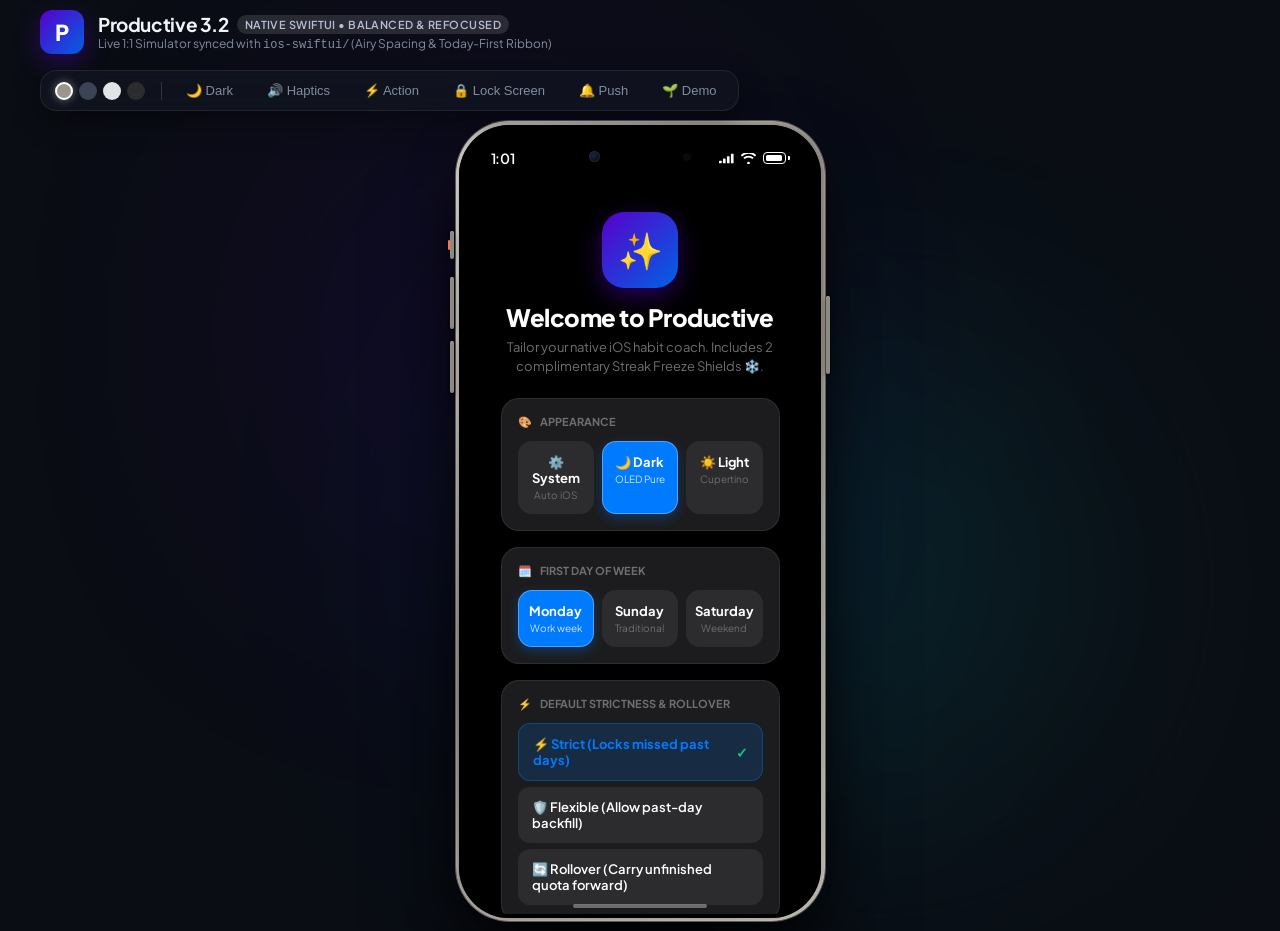
==== commit 852a2fe1: "feat(widgets): Lock Screen & System Widgets with interactive circular gauge, deep-linking and web si" ====
--- a/index.html
+++ b/index.html
@@ -57,6 +57,10 @@
           ⚡ Action
         </button>
 
+        <button class="tool-btn" id="tool-lockscreen-btn" onclick="toggleLockScreen()" title="Switch to iOS Lock Screen with System Progress Circles Widget">
+          🔒 Lock Screen
+        </button>
+
         <button class="tool-btn" onclick="simulatePushNotification()" title="Simulate Interactive iOS Lock Screen Notification Banner">
           🔔 Push
         </button>
@@ -85,6 +89,76 @@
             <div class="ios-toast" id="ios-toast">
               <span>✨</span>
               <span class="toast-msg">Habit logged!</span>
+            </div>
+
+            <!-- iOS LOCK SCREEN SIMULATOR OVERLAY WITH PROGRESS CIRCLES WIDGET -->
+            <div class="ios-lockscreen-overlay" id="ios-lockscreen-overlay" style="display: none;">
+              <div class="lockscreen-status-bar">
+                <span class="lockscreen-carrier">Productive</span>
+                <div class="lockscreen-status-icons">
+                  <span>5G</span>
+                  <span>📶</span>
+                  <span>🔋</span>
+                </div>
+              </div>
+
+              <div class="lockscreen-content">
+                <div class="lockscreen-padlock" onclick="toggleLockScreen()" title="Tap to unlock">🔒</div>
+                
+                <!-- Accessory Inline Widget -->
+                <div class="lockscreen-inline-widget" id="lockscreen-inline-widget" onclick="unlockAndOpenDueTasks('all')">
+                  🔥 0d • 0 of 0 habits done (0%)
+                </div>
+
+                <div class="lockscreen-clock" id="lockscreen-clock">09:41</div>
+                <div class="lockscreen-date" id="lockscreen-date">Monday, Nov 9</div>
+
+                <!-- Lock Screen Widgets Row (Imported System Widgets) -->
+                <div class="lockscreen-widgets-container">
+                  <div class="lockscreen-widgets-title-row">
+                    <span>LOCK SCREEN WIDGETS</span>
+                    <span class="ls-badge">Tap to pop up tasks</span>
+                  </div>
+                  <div class="lockscreen-widgets-row">
+                    <!-- Circular Gauge Widget (.accessoryCircular) -->
+                    <div class="lockscreen-widget-circular" id="lockscreen-widget-circular" onclick="unlockAndOpenDueTasks('all')" title="Daily Progress Circular Widget - Tap to open due tasks">
+                      <svg class="ls-ring-svg" viewBox="0 0 52 52">
+                        <circle class="ls-ring-bg" cx="26" cy="26" r="21"/>
+                        <circle class="ls-ring-val" id="ls-circular-ring" cx="26" cy="26" r="21"/>
+                      </svg>
+                      <div class="ls-ring-center">
+                        <span class="ls-ring-icon" id="ls-circular-icon">🔥</span>
+                        <span class="ls-ring-val-text" id="ls-circular-text">0%</span>
+                      </div>
+                    </div>
+
+                    <!-- Rectangular Widget (.accessoryRectangular) -->
+                    <div class="lockscreen-widget-rectangular" id="lockscreen-widget-rectangular" onclick="unlockAndOpenDueTasks('all')" title="Daily Focus Rectangular Widget - Tap to open due tasks">
+                      <div class="ls-rect-gauge-box">
+                        <svg class="ls-rect-svg" viewBox="0 0 38 38">
+                          <circle class="ls-ring-bg" cx="19" cy="19" r="15"/>
+                          <circle class="ls-ring-val" id="ls-rect-ring" cx="19" cy="19" r="15"/>
+                        </svg>
+                        <span class="ls-rect-pct" id="ls-rect-pct">0%</span>
+                      </div>
+                      <div class="ls-rect-info">
+                        <div class="ls-rect-header">
+                          <span class="ls-rect-title">Daily Focus</span>
+                          <span class="ls-rect-streak" id="ls-rect-streak">• 🔥0d</span>
+                        </div>
+                        <div class="ls-rect-habit" id="ls-rect-habit">All habits done! 🎉</div>
+                        <div class="ls-rect-sub" id="ls-rect-sub">0 of 0 habits done</div>
+                      </div>
+                    </div>
+                  </div>
+                </div>
+              </div>
+
+              <div class="lockscreen-bottom-bar">
+                <div class="ls-bottom-btn ls-flashlight">🔦</div>
+                <div class="ls-swipe-hint" onclick="toggleLockScreen()">Swipe up or tap widget to open</div>
+                <div class="ls-bottom-btn ls-camera">📷</div>
+              </div>
             </div>
 
             <!-- Interactive Lock Screen Push Notification Banner -->
@@ -284,11 +358,14 @@
                   <!-- Horizontal-Only Scrollable Timeline Ribbon -->
                   <div class="week-ribbon" id="week-ribbon-container"></div>
 
-                  <!-- Compact Jewel-Like Daily Focus Card -->
-                  <div class="progress-hero-card compact-focus-card">
-                    <div class="hero-content">
+                  <!-- Compact Jewel-Like Daily Focus Card with Responsive Progress Circles -->
+                  <div class="progress-hero-card compact-focus-card" id="hero-progress-card">
+                    <div class="hero-content" style="cursor: pointer;" onclick="openDueTasksPopup('all')" title="Tap to view today's due tasks">
                       <div class="hero-text">
-                        <h3 id="hero-motivation-title">Daily Focus</h3>
+                        <div style="display: flex; align-items: center; gap: 6px;">
+                          <h3 id="hero-motivation-title">Daily Focus</h3>
+                          <svg width="12" height="12" viewBox="0 0 24 24" fill="none" stroke="currentColor" stroke-width="2.5" stroke-linecap="round"><path d="M9 18l6-6-6-6"/></svg>
+                        </div>
                         <p id="hero-motivation-sub">0 of 0 scheduled habits done</p>
                         <div class="streak-chip" id="hero-streak-chip" style="margin-top:6px; display:inline-flex; width:fit-content;">
                           <span>🔥 0d Top Streak</span>
@@ -309,6 +386,9 @@
                         <div class="gauge-center-text" id="hero-gauge-text">0%</div>
                       </div>
                     </div>
+
+                    <!-- Interactive Orbit Circles Strip -->
+                    <div class="hero-circles-orbit-strip" id="hero-circles-orbit"></div>
                   </div>
 
                   <!-- Sliding Segmented Filter Control -->
@@ -599,6 +679,30 @@
                       </div>
                     </div>
                     <button class="settings-btn-danger" onclick="resetToDefaults()">Reset</button>
+                  </div>
+                </div>
+
+                <div class="settings-section-title">LOCK SCREEN & SYSTEM WIDGETS</div>
+                <div class="settings-group">
+                  <div class="settings-row">
+                    <div class="settings-row-left">
+                      <div class="settings-row-icon" style="background: #5856D6;">🔒</div>
+                      <div>
+                        <div class="settings-label">Lock Screen Widgets</div>
+                        <div class="settings-sublabel">Preview circular & rectangular gauges</div>
+                      </div>
+                    </div>
+                    <button class="settings-btn-primary" onclick="toggleLockScreen()">Preview</button>
+                  </div>
+                  <div class="settings-row">
+                    <div class="settings-row-left">
+                      <div class="settings-row-icon" style="background: #34C759;">🔄</div>
+                      <div>
+                        <div class="settings-label">Sync Widgets Timeline</div>
+                        <div class="settings-sublabel">Update live widget states</div>
+                      </div>
+                    </div>
+                    <button class="settings-btn-secondary" onclick="updateLockScreenWidgets(); showToast('Widget timelines synchronized! 🔄'); sound.playSuccess();">Sync</button>
                   </div>
                 </div>
 
@@ -737,13 +841,29 @@
                     <div class="form-group">
                       <label class="form-label">SCHEDULE / FREQUENCY</label>
                       <select class="form-input" id="custom-frequency-select" onchange="onFrequencySelectChange(this.value)">
-                        <option value="daily" selected>Every day</option>
-                        <option value="weekdays">Weekdays only (Mon-Fri)</option>
-                        <option value="weekends">Weekends only (Sat-Sun)</option>
-                        <option value="every_2_days">Every 2 days</option>
-                        <option value="every_3_days">Every 3 days</option>
-                        <option value="3_per_week">3 days / week</option>
-                        <option value="custom_days">Specific weekdays...</option>
+                        <optgroup label="Daily & Standard">
+                          <option value="daily" selected>Every day</option>
+                          <option value="weekdays">Weekdays only (Mon-Fri)</option>
+                          <option value="weekends">Weekends only (Sat-Sun)</option>
+                          <option value="every_2_days">Every 2 days</option>
+                          <option value="every_3_days">Every 3 days</option>
+                          <option value="custom_days">Specific weekdays...</option>
+                        </optgroup>
+                        <optgroup label="Weekly (Spread across week)">
+                          <option value="1_per_week">Once a week (1x / wk)</option>
+                          <option value="2_per_week">Twice a week (2x / wk)</option>
+                          <option value="3_per_week">3 times / week (3x / wk)</option>
+                          <option value="4_per_week">4 times / week (4x / wk)</option>
+                          <option value="5_per_week">5 times / week (5x / wk)</option>
+                          <option value="custom_times_per_week">Custom times / week...</option>
+                        </optgroup>
+                        <optgroup label="Monthly (Spread across month)">
+                          <option value="1_per_month">Once a month (1x / mo)</option>
+                          <option value="2_per_month">Twice a month (2x / mo)</option>
+                          <option value="3_per_month">Thrice a month (3x / mo)</option>
+                          <option value="4_per_month">4 times / month (4x / mo)</option>
+                          <option value="custom_times_per_month">Custom times / month...</option>
+                        </optgroup>
                       </select>
                       <div class="weekday-circles" id="custom-weekdays-picker" style="display:none;">
                         <button type="button" class="wd-circle active" data-day="1" onclick="toggleCustomWeekday(1)">M</button>
@@ -753,6 +873,13 @@
                         <button type="button" class="wd-circle active" data-day="5" onclick="toggleCustomWeekday(5)">F</button>
                         <button type="button" class="wd-circle" data-day="6" onclick="toggleCustomWeekday(6)">S</button>
                         <button type="button" class="wd-circle" data-day="0" onclick="toggleCustomWeekday(0)">S</button>
+                      </div>
+                      <div class="form-group" id="custom-frequency-target-row" style="display:none; margin-top:8px;">
+                        <label class="form-label" id="custom-frequency-target-label">TARGET TIMES PER PERIOD</label>
+                        <input type="number" class="form-input" id="custom-frequency-target-input" min="1" max="28" value="3">
+                      </div>
+                      <div id="custom-frequency-hint" style="display:none; font-size:11.5px; color:var(--app-text-secondary); margin-top:5px; line-height:1.35;">
+                        📅 Flexible schedule: accomplish on any day(s) during the period to fulfill your target goal.
                       </div>
                     </div>
 
--- a/styles.css
+++ b/styles.css
@@ -2882,3 +2882,576 @@
 .mini-pill-btn:active {
   transform: scale(0.9);
 }
+
+/* ==========================================================================
+   RESPONSIVE ORBIT CIRCLES STRIP & DUE TASKS POPUP MODAL
+   ========================================================================== */
+.hero-circles-orbit-strip {
+  display: flex;
+  align-items: center;
+  gap: 12px;
+  overflow-x: auto;
+  padding: 10px 2px 2px 2px;
+  border-top: 1px solid rgba(255, 255, 255, 0.08);
+  margin-top: 10px;
+  scrollbar-width: none;
+}
+.hero-circles-orbit-strip::-webkit-scrollbar {
+  display: none;
+}
+.orbit-circle-btn {
+  display: flex;
+  flex-direction: column;
+  align-items: center;
+  gap: 4px;
+  background: none;
+  border: none;
+  cursor: pointer;
+  padding: 0;
+  flex-shrink: 0;
+  transition: transform 0.15s ease;
+  user-select: none;
+}
+.orbit-circle-btn:active {
+  transform: scale(0.90);
+}
+.orbit-ring-box {
+  position: relative;
+  width: 44px;
+  height: 44px;
+  display: flex;
+  align-items: center;
+  justify-content: center;
+}
+.orbit-svg {
+  position: absolute;
+  top: 0;
+  left: 0;
+  width: 44px;
+  height: 44px;
+  transform: rotate(-90deg);
+}
+.orbit-ring-bg {
+  fill: none;
+  stroke: rgba(255, 255, 255, 0.12);
+  stroke-width: 3.5;
+}
+.orbit-ring-val {
+  fill: none;
+  stroke-width: 3.5;
+  stroke-linecap: round;
+  transition: stroke-dashoffset 0.3s ease;
+}
+.orbit-icon-center {
+  position: relative;
+  z-index: 2;
+  font-size: 15px;
+  display: flex;
+  align-items: center;
+  justify-content: center;
+}
+.orbit-circle-title {
+  font-size: 10px;
+  font-weight: 700;
+  color: var(--app-text-primary);
+  max-width: 54px;
+  overflow: hidden;
+  text-overflow: ellipsis;
+  white-space: nowrap;
+}
+.orbit-circle-sub {
+  font-size: 9.5px;
+  font-weight: 600;
+  color: var(--app-text-muted);
+}
+.orbit-divider {
+  width: 1px;
+  height: 32px;
+  background: rgba(255, 255, 255, 0.12);
+  flex-shrink: 0;
+  margin: 0 2px;
+}
+
+/* Due Tasks Popup Modal */
+.due-popup-container {
+  padding: 16px;
+}
+.due-popup-header-card {
+  display: flex;
+  align-items: center;
+  gap: 14px;
+  padding: 14px;
+  background: var(--app-card-bg);
+  border-radius: 16px;
+  border: 1px solid rgba(255, 255, 255, 0.08);
+  margin-bottom: 12px;
+}
+.due-popup-icon {
+  width: 48px;
+  height: 48px;
+  border-radius: 14px;
+  display: flex;
+  align-items: center;
+  justify-content: center;
+  font-size: 20px;
+  flex-shrink: 0;
+  color: #FFFFFF;
+}
+.due-popup-header-info {
+  flex: 1;
+  min-width: 0;
+}
+.due-popup-header-info h4 {
+  font-size: 16px;
+  font-weight: 800;
+  margin: 0 0 2px 0;
+}
+.due-popup-header-info p {
+  font-size: 12px;
+  color: var(--app-text-muted);
+  margin: 0 0 6px 0;
+}
+.due-popup-bar-track {
+  width: 100%;
+  height: 5.5px;
+  background: rgba(255, 255, 255, 0.1);
+  border-radius: 999px;
+  overflow: hidden;
+}
+.due-popup-bar-fill {
+  height: 100%;
+  border-radius: 999px;
+  transition: width 0.3s ease;
+}
+.due-popup-tabs {
+  display: flex;
+  gap: 6px;
+  margin-bottom: 12px;
+}
+.due-popup-tab-btn {
+  flex: 1;
+  padding: 6px 10px;
+  font-size: 12px;
+  font-weight: 700;
+  border-radius: 8px;
+  border: none;
+  background: var(--app-card-bg);
+  color: var(--app-text-muted);
+  cursor: pointer;
+}
+.due-popup-tab-btn.active {
+  background: #007AFF;
+  color: #FFFFFF;
+}
+.due-popup-list {
+  display: flex;
+  flex-direction: column;
+  gap: 8px;
+  max-height: 48vh;
+  overflow-y: auto;
+  padding-right: 2px;
+}
+.due-popup-row {
+  display: flex;
+  align-items: center;
+  justify-content: space-between;
+  gap: 12px;
+  padding: 11px 13px;
+  background: var(--app-card-bg);
+  border-radius: 14px;
+  border: 1px solid rgba(255, 255, 255, 0.06);
+}
+.due-popup-row-left {
+  display: flex;
+  align-items: center;
+  gap: 10px;
+  min-width: 0;
+  flex: 1;
+}
+.due-popup-row-icon {
+  width: 36px;
+  height: 36px;
+  border-radius: 10px;
+  display: flex;
+  align-items: center;
+  justify-content: center;
+  font-size: 16px;
+  flex-shrink: 0;
+  color: #FFFFFF;
+}
+.due-popup-row-info {
+  min-width: 0;
+}
+.due-popup-row-info h5 {
+  font-size: 14px;
+  font-weight: 700;
+  margin: 0 0 2px 0;
+  white-space: nowrap;
+  overflow: hidden;
+  text-overflow: ellipsis;
+}
+.due-popup-row-info span {
+  font-size: 11px;
+  color: var(--app-text-muted);
+}
+.due-popup-check-btn {
+  width: 32px;
+  height: 32px;
+  border-radius: 50%;
+  border: 2px solid rgba(255, 255, 255, 0.35);
+  background: none;
+  cursor: pointer;
+  display: flex;
+  align-items: center;
+  justify-content: center;
+  font-size: 13px;
+  color: #FFFFFF;
+  transition: all 0.2s ease;
+  flex-shrink: 0;
+}
+.due-popup-check-btn.done {
+  background: #34C759;
+  border-color: #34C759;
+}
+.due-popup-actions {
+  display: flex;
+  gap: 10px;
+  margin-top: 14px;
+  padding-top: 10px;
+  border-top: 1px solid rgba(255, 255, 255, 0.08);
+}
+.due-popup-actions button {
+  flex: 1;
+  padding: 10px;
+  border-radius: 12px;
+  font-size: 13px;
+  font-weight: 700;
+  cursor: pointer;
+  border: none;
+}
+.due-popup-btn-complete {
+  background: #007AFF;
+  color: #FFFFFF;
+}
+.due-popup-btn-close {
+  background: rgba(255, 255, 255, 0.1);
+  color: var(--app-text-primary);
+}
+
+/* ==========================================================================
+   iOS LOCK SCREEN SIMULATOR & SYSTEM WIDGETS
+   ========================================================================== */
+
+.ios-lockscreen-overlay {
+  position: absolute;
+  inset: 0;
+  z-index: 9999;
+  background: linear-gradient(160deg, #1A1835 0%, #0F172A 50%, #070A14 100%);
+  display: flex;
+  flex-direction: column;
+  justify-content: space-between;
+  user-select: none;
+  animation: fadeInLock 0.3s cubic-bezier(0.16, 1, 0.3, 1);
+}
+
+@keyframes fadeInLock {
+  from { opacity: 0; transform: scale(1.02); }
+  to { opacity: 1; transform: scale(1); }
+}
+
+.lockscreen-status-bar {
+  padding: 16px 26px 0 26px;
+  display: flex;
+  justify-content: space-between;
+  align-items: center;
+  font-size: 12.5px;
+  font-weight: 700;
+  color: rgba(255, 255, 255, 0.9);
+}
+
+.lockscreen-status-icons {
+  display: flex;
+  gap: 6px;
+  font-size: 11px;
+}
+
+.lockscreen-content {
+  flex: 1;
+  display: flex;
+  flex-direction: column;
+  align-items: center;
+  padding: 14px 20px 0 20px;
+  text-align: center;
+}
+
+.lockscreen-padlock {
+  font-size: 17px;
+  margin-bottom: 6px;
+  cursor: pointer;
+  opacity: 0.85;
+  transition: transform 0.2s ease;
+}
+.lockscreen-padlock:hover {
+  transform: scale(1.15);
+}
+
+.lockscreen-inline-widget {
+  font-size: 12.5px;
+  font-weight: 700;
+  color: rgba(255, 255, 255, 0.92);
+  padding: 4px 12px;
+  background: rgba(255, 255, 255, 0.12);
+  border-radius: 12px;
+  margin-bottom: 4px;
+  cursor: pointer;
+  backdrop-filter: blur(12px);
+  border: 1px solid rgba(255, 255, 255, 0.18);
+  transition: all 0.2s ease;
+}
+.lockscreen-inline-widget:hover {
+  background: rgba(255, 255, 255, 0.22);
+}
+
+.lockscreen-clock {
+  font-size: 76px;
+  font-weight: 800;
+  letter-spacing: -2.5px;
+  line-height: 1;
+  color: #FFFFFF;
+  text-shadow: 0 4px 20px rgba(0, 0, 0, 0.45);
+  font-family: -apple-system, BlinkMacSystemFont, "SF Pro Rounded", "SF Pro Display", sans-serif;
+  margin-top: 4px;
+}
+
+.lockscreen-date {
+  font-size: 15px;
+  font-weight: 700;
+  color: rgba(255, 255, 255, 0.92);
+  margin-top: 2px;
+  margin-bottom: 22px;
+  text-shadow: 0 2px 10px rgba(0, 0, 0, 0.4);
+}
+
+.lockscreen-widgets-container {
+  width: 100%;
+  max-width: 320px;
+  background: rgba(255, 255, 255, 0.1);
+  backdrop-filter: blur(24px);
+  -webkit-backdrop-filter: blur(24px);
+  border-radius: 20px;
+  padding: 12px 14px;
+  border: 1px solid rgba(255, 255, 255, 0.18);
+  box-shadow: 0 10px 30px rgba(0, 0, 0, 0.35);
+}
+
+.lockscreen-widgets-title-row {
+  display: flex;
+  justify-content: space-between;
+  align-items: center;
+  font-size: 10px;
+  font-weight: 800;
+  color: rgba(255, 255, 255, 0.6);
+  letter-spacing: 0.05em;
+  margin-bottom: 10px;
+}
+
+.ls-badge {
+  background: rgba(255, 255, 255, 0.18);
+  color: #FFFFFF;
+  padding: 2px 7px;
+  border-radius: 6px;
+  font-size: 9px;
+  font-weight: 700;
+}
+
+.lockscreen-widgets-row {
+  display: flex;
+  gap: 10px;
+  align-items: stretch;
+}
+
+.lockscreen-widget-circular {
+  width: 72px;
+  height: 72px;
+  background: rgba(255, 255, 255, 0.14);
+  border-radius: 18px;
+  position: relative;
+  display: flex;
+  align-items: center;
+  justify-content: center;
+  cursor: pointer;
+  transition: transform 0.15s ease, background 0.2s ease;
+  border: 1px solid rgba(255, 255, 255, 0.22);
+  flex-shrink: 0;
+}
+.lockscreen-widget-circular:active {
+  transform: scale(0.92);
+}
+.lockscreen-widget-circular:hover {
+  background: rgba(255, 255, 255, 0.24);
+}
+
+.ls-ring-svg {
+  width: 52px;
+  height: 52px;
+  transform: rotate(-90deg);
+}
+
+.ls-ring-bg {
+  fill: none;
+  stroke: rgba(255, 255, 255, 0.2);
+  stroke-width: 4;
+}
+
+.ls-ring-val {
+  fill: none;
+  stroke: #34C759;
+  stroke-width: 4;
+  stroke-linecap: round;
+  transition: stroke-dashoffset 0.4s ease;
+}
+
+.ls-ring-center {
+  position: absolute;
+  display: flex;
+  flex-direction: column;
+  align-items: center;
+  justify-content: center;
+  pointer-events: none;
+}
+
+.ls-ring-icon {
+  font-size: 13px;
+  line-height: 1;
+}
+
+.ls-ring-val-text {
+  font-size: 11px;
+  font-weight: 800;
+  color: #FFFFFF;
+  line-height: 1;
+  margin-top: 2px;
+}
+
+.lockscreen-widget-rectangular {
+  flex: 1;
+  min-height: 72px;
+  background: rgba(255, 255, 255, 0.14);
+  border-radius: 18px;
+  padding: 10px 12px;
+  display: flex;
+  align-items: center;
+  gap: 10px;
+  cursor: pointer;
+  transition: transform 0.15s ease, background 0.2s ease;
+  border: 1px solid rgba(255, 255, 255, 0.22);
+}
+.lockscreen-widget-rectangular:active {
+  transform: scale(0.94);
+}
+.lockscreen-widget-rectangular:hover {
+  background: rgba(255, 255, 255, 0.24);
+}
+
+.ls-rect-gauge-box {
+  width: 38px;
+  height: 38px;
+  position: relative;
+  display: flex;
+  align-items: center;
+  justify-content: center;
+  flex-shrink: 0;
+}
+
+.ls-rect-svg {
+  width: 38px;
+  height: 38px;
+  transform: rotate(-90deg);
+}
+
+.ls-rect-pct {
+  position: absolute;
+  font-size: 9px;
+  font-weight: 800;
+  color: #FFFFFF;
+}
+
+.ls-rect-info {
+  min-width: 0;
+  text-align: left;
+  flex: 1;
+}
+
+.ls-rect-header {
+  display: flex;
+  align-items: center;
+  gap: 4px;
+}
+
+.ls-rect-title {
+  font-size: 11.5px;
+  font-weight: 800;
+  color: #FFFFFF;
+}
+
+.ls-rect-streak {
+  font-size: 10.5px;
+  font-weight: 700;
+  color: #FF9500;
+}
+
+.ls-rect-habit {
+  font-size: 12px;
+  font-weight: 600;
+  color: #FFFFFF;
+  white-space: nowrap;
+  overflow: hidden;
+  text-overflow: ellipsis;
+  margin-top: 2px;
+}
+
+.ls-rect-sub {
+  font-size: 10px;
+  color: rgba(255, 255, 255, 0.7);
+  margin-top: 2px;
+}
+
+.lockscreen-bottom-bar {
+  padding: 0 32px 30px 32px;
+  display: flex;
+  justify-content: space-between;
+  align-items: center;
+  width: 100%;
+}
+
+.ls-bottom-btn {
+  width: 44px;
+  height: 44px;
+  border-radius: 50%;
+  background: rgba(0, 0, 0, 0.4);
+  backdrop-filter: blur(14px);
+  display: flex;
+  align-items: center;
+  justify-content: center;
+  font-size: 18px;
+  cursor: pointer;
+  border: 1px solid rgba(255, 255, 255, 0.2);
+  transition: transform 0.15s ease;
+}
+.ls-bottom-btn:hover {
+  transform: scale(1.1);
+}
+
+.ls-swipe-hint {
+  font-size: 12px;
+  font-weight: 600;
+  color: rgba(255, 255, 255, 0.75);
+  letter-spacing: 0.02em;
+  cursor: pointer;
+  animation: pulseHint 2s infinite ease-in-out;
+}
+
+@keyframes pulseHint {
+  0%, 100% { opacity: 0.6; }
+  50% { opacity: 1; }
+}
